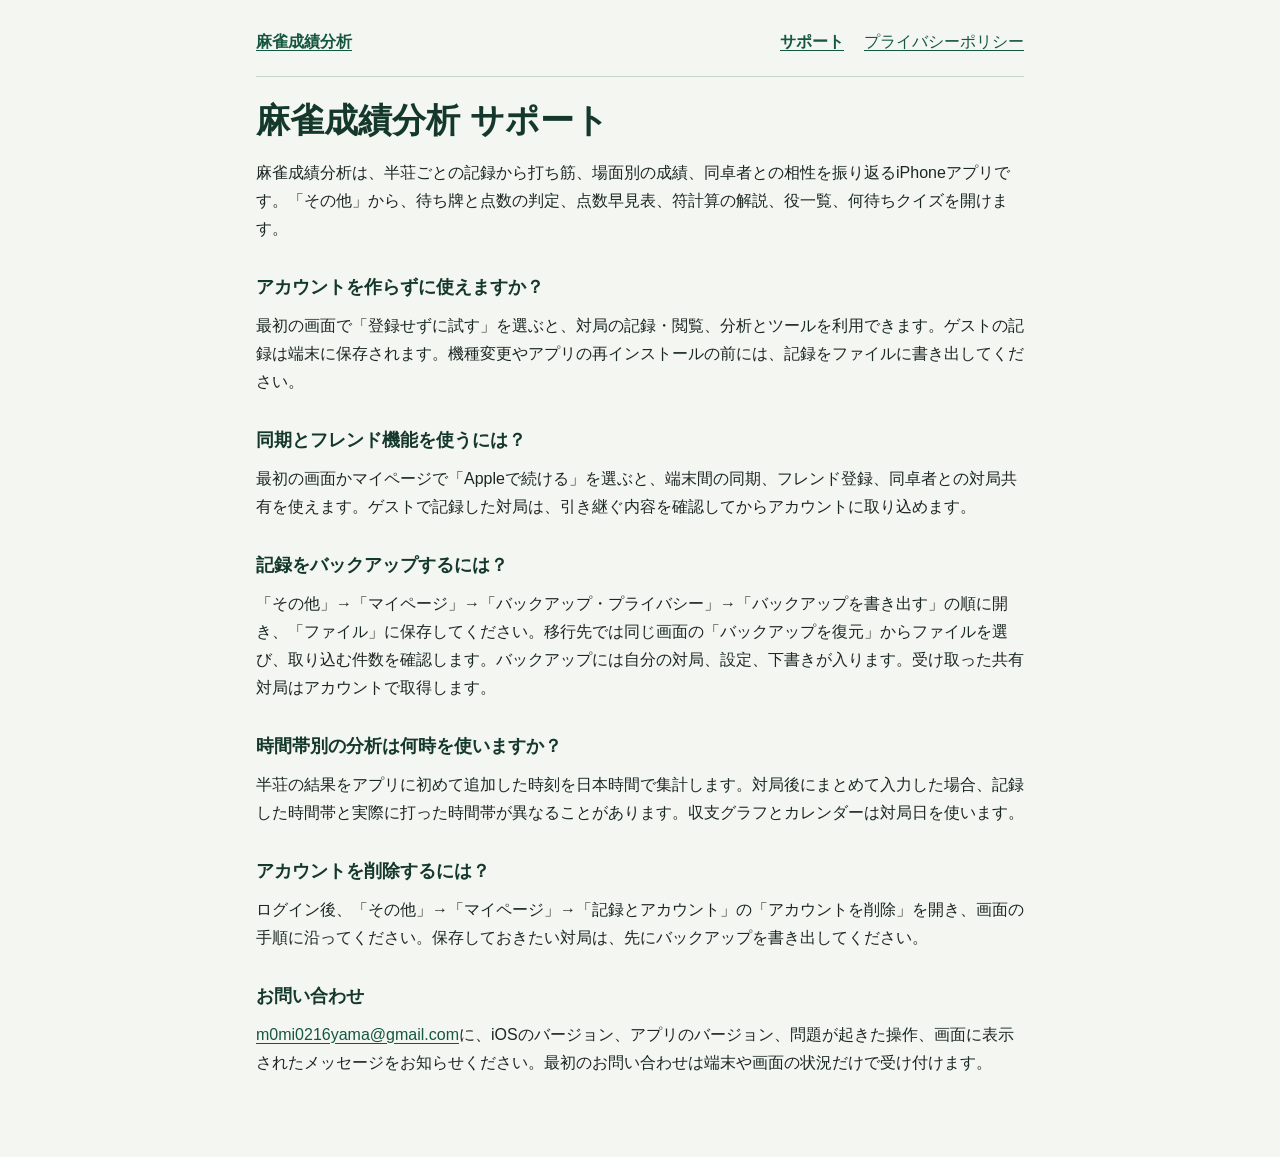
==== index.html @ a1567745 "Publish Mahjong support and privacy information" ====
<!doctype html>
<html lang="ja">
<head>
  <meta charset="utf-8">
  <meta name="viewport" content="width=device-width, initial-scale=1">
  <title>麻雀成績分析 サポート</title>
  <link rel="stylesheet" href="site.css">
</head>
<body>
  <header>
    <a href="index.html" class="app-name">麻雀成績分析</a>
    <nav aria-label="サポートサイト"><a href="index.html" aria-current="page">サポート</a> <a href="privacy.html">プライバシーポリシー</a></nav>
  </header>
  <main>
    <h1>麻雀成績分析 サポート</h1>
    <p>麻雀成績分析は、半荘ごとの記録から打ち筋、場面別の成績、同卓者との相性を振り返るiPhoneアプリです。「その他」から、待ち牌と点数の判定、点数早見表、符計算の解説、役一覧、何待ちクイズを開けます。</p>
    <h2>アカウントを作らずに使えますか？</h2>
    <p>最初の画面で「登録せずに試す」を選ぶと、対局の記録・閲覧、分析とツールを利用できます。ゲストの記録は端末に保存されます。機種変更やアプリの再インストールの前には、記録をファイルに書き出してください。</p>
    <h2>同期とフレンド機能を使うには？</h2>
    <p>最初の画面かマイページで「Appleで続ける」を選ぶと、端末間の同期、フレンド登録、同卓者との対局共有を使えます。ゲストで記録した対局は、引き継ぐ内容を確認してからアカウントに取り込めます。</p>
    <h2>記録をバックアップするには？</h2>
    <p>「その他」→「マイページ」→「バックアップ・プライバシー」→「バックアップを書き出す」の順に開き、「ファイル」に保存してください。移行先では同じ画面の「バックアップを復元」からファイルを選び、取り込む件数を確認します。バックアップには自分の対局、設定、下書きが入ります。受け取った共有対局はアカウントで取得します。</p>
    <h2>時間帯別の分析は何時を使いますか？</h2>
    <p>半荘の結果をアプリに初めて追加した時刻を日本時間で集計します。対局後にまとめて入力した場合、記録した時間帯と実際に打った時間帯が異なることがあります。収支グラフとカレンダーは対局日を使います。</p>
    <h2>アカウントを削除するには？</h2>
    <p>ログイン後、「その他」→「マイページ」→「記録とアカウント」の「アカウントを削除」を開き、画面の手順に沿ってください。保存しておきたい対局は、先にバックアップを書き出してください。</p>
    <h2>お問い合わせ</h2>
    <p><a href="mailto:m0mi0216yama@gmail.com">m0mi0216yama@gmail.com</a>に、iOSのバージョン、アプリのバージョン、問題が起きた操作、画面に表示されたメッセージをお知らせください。最初のお問い合わせは端末や画面の状況だけで受け付けます。</p>
  </main>
</body>
</html>
---- site.css ----
:root {
  color-scheme: light;
  font: 100%/1.75 -apple-system, BlinkMacSystemFont, "Hiragino Sans", "Yu Gothic", sans-serif;
  color: #1b2723;
  background: #f4f6f2;
}

body {
  max-width: 48rem;
  margin: auto;
  padding: 1.25rem clamp(1rem, 4vw, 2.5rem) 3rem;
}

header, nav {
  display: flex;
  flex-wrap: wrap;
  align-items: baseline;
  gap: 0.75rem 1.25rem;
}

header {
  justify-content: space-between;
  padding: 0.5rem 0 1.25rem;
  border-bottom: 1px solid #c7d4ce;
}

.app-name {
  font-weight: 750;
}

main {
  padding: 1.25rem 0;
}

h1, h2 {
  margin: 0;
  color: #15382c;
  line-height: 1.35;
}

h1 {
  font-size: clamp(1.55rem, 5vw, 2.15rem);
  margin-bottom: 1rem;
}

h2 {
  font-size: 1.15rem;
  margin-top: 2rem;
}

p {
  margin: 0.75rem 0;
  overflow-wrap: anywhere;
}

a {
  color: #155741;
  text-underline-offset: 0.2em;
}

a:focus-visible {
  outline: 2px solid #155741;
  outline-offset: 0.2em;
}

nav a[aria-current="page"] {
  font-weight: 700;
}

dl {
  padding: 1rem 1.25rem;
  border: 1px solid #c7d4ce;
  border-radius: 0.5rem;
  background: #fff;
}

dt {
  font-weight: 700;
}

dd {
  margin: 0.15rem 0 0.75rem;
}

dd:last-child {
  margin-bottom: 0;
}
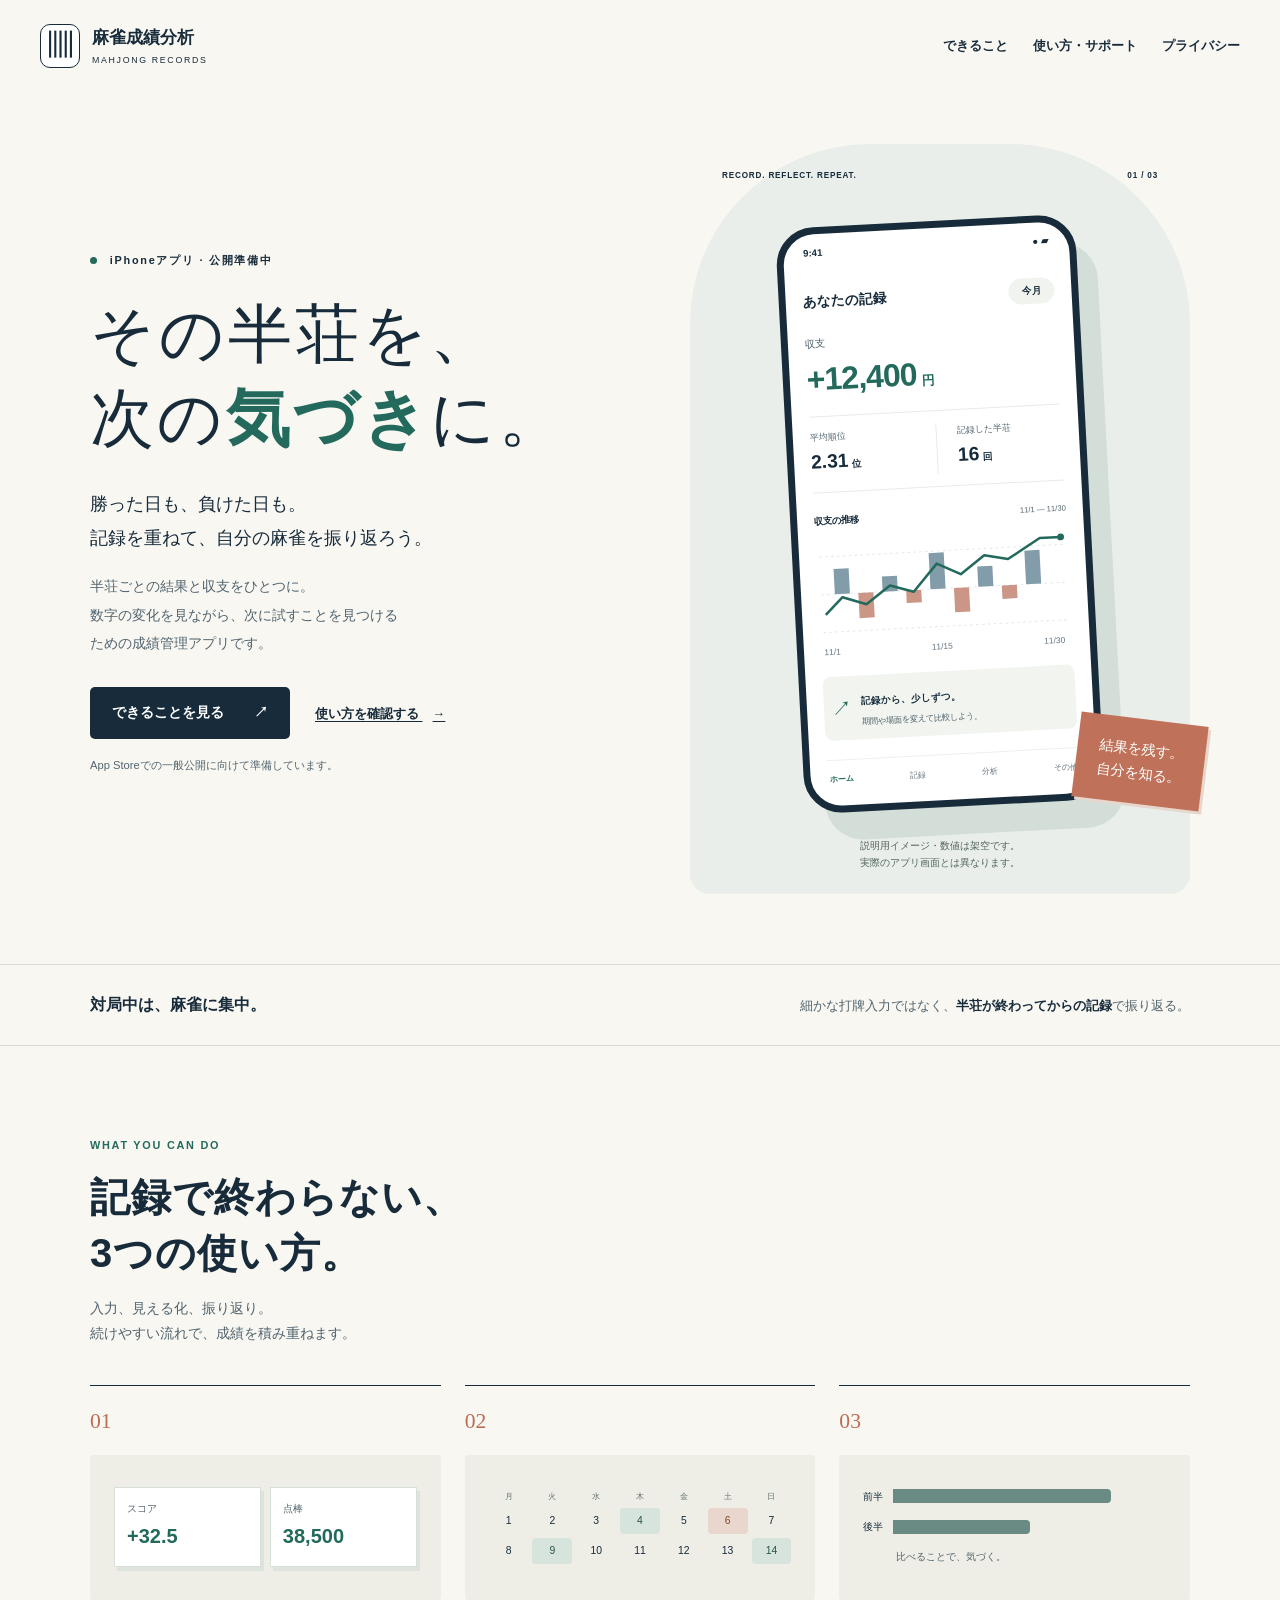
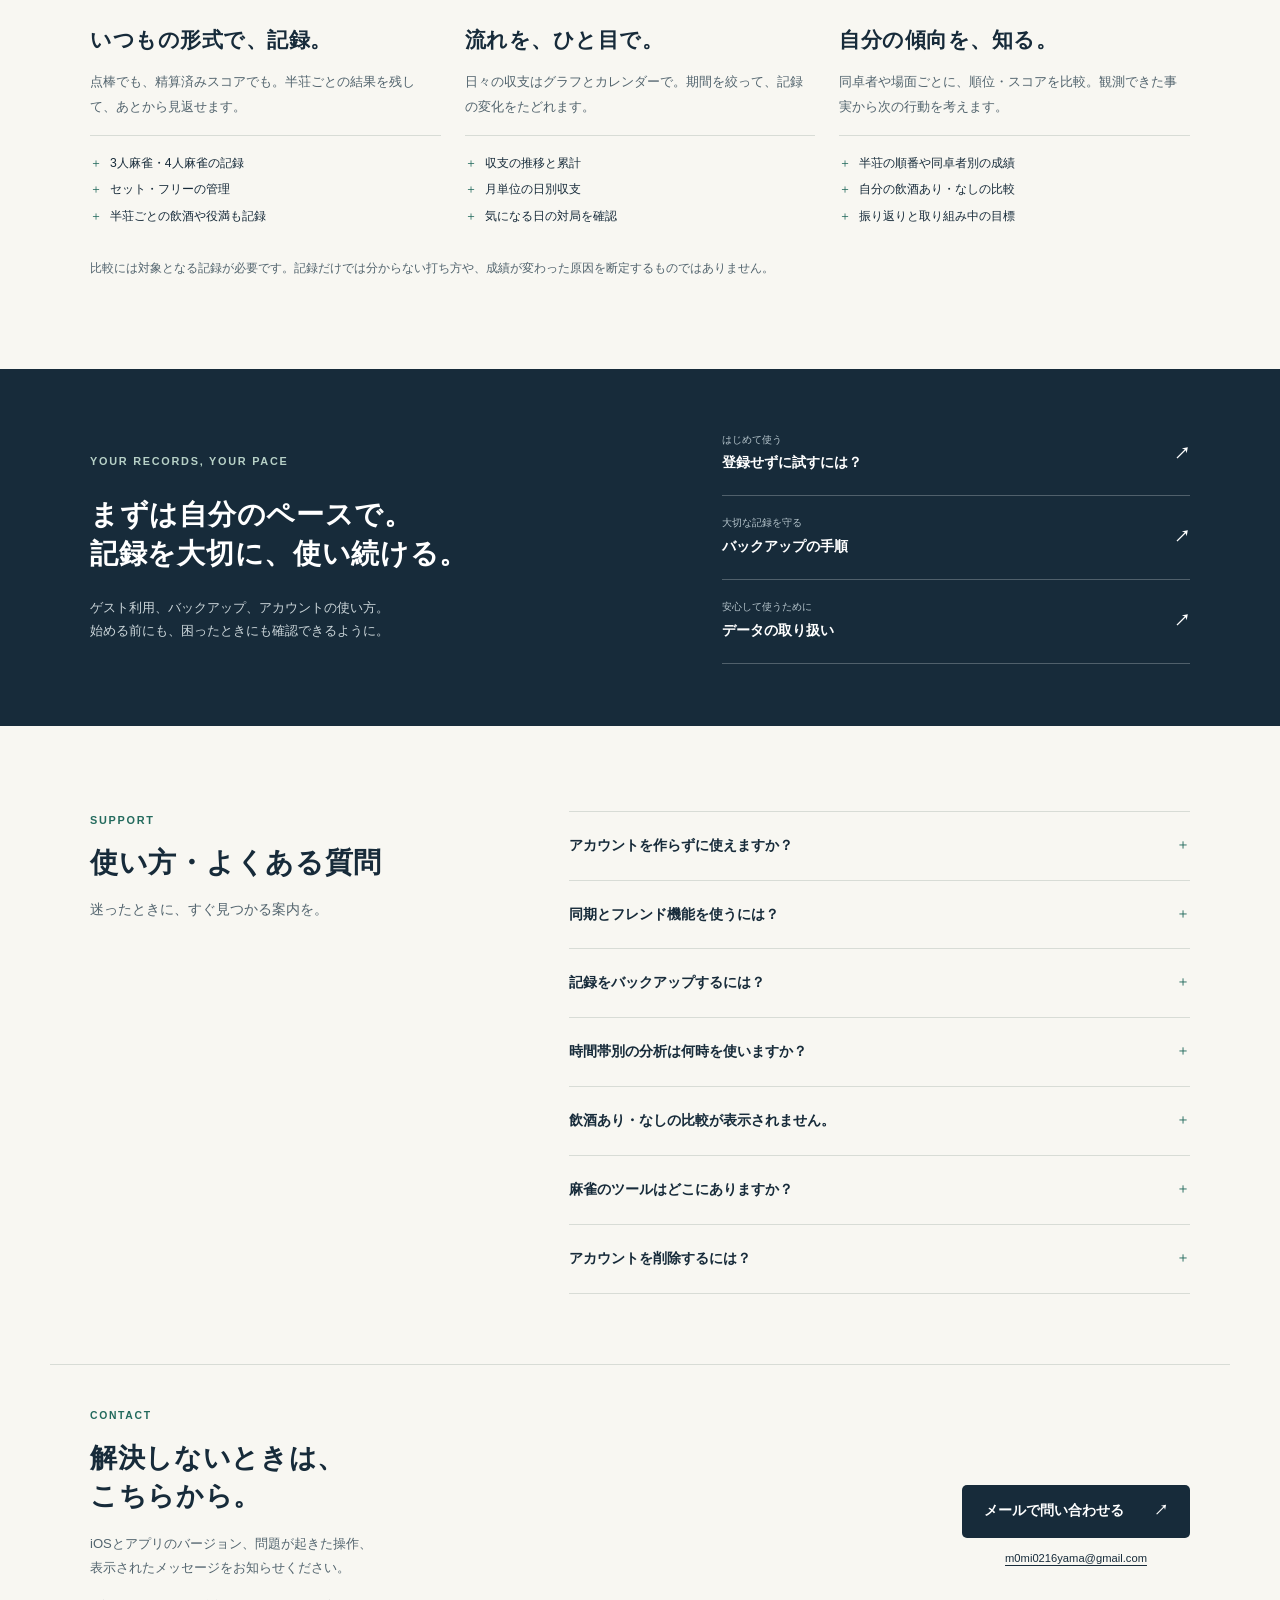
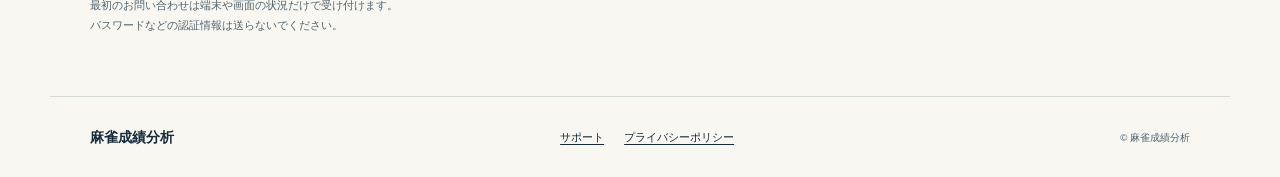
==== commit 94153f29: "Redesign landing and support experience with responsive layout" ====
--- a/index.html
+++ b/index.html
@@ -1,31 +1,36 @@
 <!doctype html>
 <html lang="ja">
 <head>
-  <meta charset="utf-8">
-  <meta name="viewport" content="width=device-width, initial-scale=1">
-  <title>麻雀成績分析 サポート</title>
-  <link rel="stylesheet" href="site.css">
+<meta charset="utf-8"><meta name="viewport" content="width=device-width, initial-scale=1">
+<title>麻雀成績分析｜半荘の記録を、次の一歩に。</title>
+<meta name="description" content="半荘ごとの記録から、収支の推移や場面別の成績を振り返るiPhoneアプリ。麻雀成績分析の機能紹介、使い方、バックアップ、お問い合わせ。">
+<meta name="theme-color" content="#172b3a"><link rel="stylesheet" href="site.css">
 </head>
-<body>
-  <header>
-    <a href="index.html" class="app-name">麻雀成績分析</a>
-    <nav aria-label="サポートサイト"><a href="index.html" aria-current="page">サポート</a> <a href="privacy.html">プライバシーポリシー</a></nav>
-  </header>
-  <main>
-    <h1>麻雀成績分析 サポート</h1>
-    <p>麻雀成績分析は、半荘ごとの記録から打ち筋、場面別の成績、同卓者との相性を振り返るiPhoneアプリです。「その他」から、待ち牌と点数の判定、点数早見表、符計算の解説、役一覧、何待ちクイズを開けます。</p>
-    <h2>アカウントを作らずに使えますか？</h2>
-    <p>最初の画面で「登録せずに試す」を選ぶと、対局の記録・閲覧、分析とツールを利用できます。ゲストの記録は端末に保存されます。機種変更やアプリの再インストールの前には、記録をファイルに書き出してください。</p>
-    <h2>同期とフレンド機能を使うには？</h2>
-    <p>最初の画面かマイページで「Appleで続ける」を選ぶと、端末間の同期、フレンド登録、同卓者との対局共有を使えます。ゲストで記録した対局は、引き継ぐ内容を確認してからアカウントに取り込めます。</p>
-    <h2>記録をバックアップするには？</h2>
-    <p>「その他」→「マイページ」→「バックアップ・プライバシー」→「バックアップを書き出す」の順に開き、「ファイル」に保存してください。移行先では同じ画面の「バックアップを復元」からファイルを選び、取り込む件数を確認します。バックアップには自分の対局、設定、下書きが入ります。受け取った共有対局はアカウントで取得します。</p>
-    <h2>時間帯別の分析は何時を使いますか？</h2>
-    <p>半荘の結果をアプリに初めて追加した時刻を日本時間で集計します。対局後にまとめて入力した場合、記録した時間帯と実際に打った時間帯が異なることがあります。収支グラフとカレンダーは対局日を使います。</p>
-    <h2>アカウントを削除するには？</h2>
-    <p>ログイン後、「その他」→「マイページ」→「記録とアカウント」の「アカウントを削除」を開き、画面の手順に沿ってください。保存しておきたい対局は、先にバックアップを書き出してください。</p>
-    <h2>お問い合わせ</h2>
-    <p><a href="mailto:m0mi0216yama@gmail.com">m0mi0216yama@gmail.com</a>に、iOSのバージョン、アプリのバージョン、問題が起きた操作、画面に表示されたメッセージをお知らせください。最初のお問い合わせは端末や画面の状況だけで受け付けます。</p>
-  </main>
-</body>
-</html>
+<body class="landing">
+<a class="skip" href="#main">本文へ移動</a>
+<header class="site-header"><a class="brand" href="index.html" aria-label="麻雀成績分析 ホーム"><span class="brand-symbol" aria-hidden="true">▥</span><span>麻雀成績分析<small>MAHJONG RECORDS</small></span></a><nav aria-label="メインナビゲーション"><a href="#features">できること</a><a href="#support">使い方・サポート</a><a href="privacy.html">プライバシー</a></nav></header>
+<main id="main">
+<section class="hero section-wrap">
+<div class="hero-copy"><p class="eyebrow"><span></span> iPhoneアプリ · 公開準備中</p><h1>その半荘を、<br>次の<span class="serif">気づき</span>に。</h1><p class="lead">勝った日も、負けた日も。<br>記録を重ねて、自分の麻雀を振り返ろう。</p><p class="hero-description">半荘ごとの結果と収支をひとつに。<br>数字の変化を見ながら、次に試すことを見つける<br class="desktop-only">ための成績管理アプリです。</p><div class="hero-actions"><a class="button primary" href="#features">できることを見る <span aria-hidden="true">↗</span></a><a class="text-link" href="#support">使い方を確認する <span aria-hidden="true">→</span></a></div><p class="availability">App Storeでの一般公開に向けて準備しています。</p></div>
+<div class="hero-visual"><div class="visual-caption"><span>RECORD. REFLECT. REPEAT.</span><span>01 / 03</span></div><div class="phone" aria-label="成績表示の説明用イメージ。数値は架空のサンプルです"><div class="phone-top"><span>9:41</span><span aria-hidden="true">● ▰</span></div><div class="phone-content"><div class="phone-heading"><span>あなたの記録</span><span class="small-pill">今月</span></div><p class="screen-label">収支</p><p class="hero-amount">+12,400<span>円</span></p><div class="mini-stats"><div><span>平均順位</span><strong>2.31<small>位</small></strong></div><div><span>記録した半荘</span><strong>16<small>回</small></strong></div></div><div class="chart-header"><strong>収支の推移</strong><span>11/1 — 11/30</span></div><svg class="hero-chart" viewBox="0 0 300 145" role="img" aria-label="日別収支の棒グラフと累計収支の折れ線の架空例"><g stroke="#dce3e5" stroke-dasharray="3 4"><path d="M4 20H296M4 65H296M4 110H296"/></g><g fill="#839caa"><path d="M20 65h18v-30H20zM77 65h18v-18H77zM134 65h18v-43H134zM191 65h18v-24H191zM248 65h18v-40H248z"/></g><g fill="#cb9686"><path d="M48 65h18v30H48zM105 65h18v15H105zM162 65h18v29H162zM219 65h18v16H219z"/></g><path d="M8 89L29 69L57 79L86 58L114 67L143 35L171 49L200 28L228 34L267 11L292 11" fill="none" stroke="#236a5d" stroke-width="3" stroke-linejoin="round"/><circle cx="292" cy="11" r="4" fill="#236a5d"/><g fill="#61727e" font-size="10"><text x="4" y="137">11/1</text><text x="132" y="137">11/15</text><text x="266" y="137">11/30</text></g></svg><div class="insight"><span class="insight-icon" aria-hidden="true">↗</span><div><strong>記録から、少しずつ。</strong><p>期間や場面を変えて比較しよう。</p></div></div><div class="mock-nav"><span class="active">ホーム</span><span>記録</span><span>分析</span><span>その他</span></div></div></div><p class="sample-note">説明用イメージ・数値は架空です。<br>実際のアプリ画面とは異なります。</p><span class="floating-label" aria-hidden="true">結果を残す。<br>自分を知る。</span></div>
+</section>
+<section class="intro-strip"><div class="section-wrap"><span>対局中は、麻雀に集中。</span><p>細かな打牌入力ではなく、<strong>半荘が終わってからの記録</strong>で振り返る。</p></div></section>
+<section class="section-wrap features" id="features"><div class="section-head"><p class="eyebrow">WHAT YOU CAN DO</p><h2>記録で終わらない、<br>3つの使い方。</h2><p>入力、見える化、振り返り。<br>続けやすい流れで、成績を積み重ねます。</p></div>
+<div class="feature-grid"><article class="feature-card"><span class="feature-num">01</span><div class="feature-art input-art" aria-hidden="true"><div><span>スコア</span><b>+32.5</b></div><div><span>点棒</span><b>38,500</b></div></div><h3>いつもの形式で、記録。</h3><p>点棒でも、精算済みスコアでも。半荘ごとの結果を残して、あとから見返せます。</p><ul><li>3人麻雀・4人麻雀の記録</li><li>セット・フリーの管理</li><li>半荘ごとの飲酒や役満も記録</li></ul></article><article class="feature-card"><span class="feature-num">02</span><div class="feature-art calendar-art" aria-hidden="true"><span>月</span><span>火</span><span>水</span><span>木</span><span>金</span><span>土</span><span>日</span><b>1</b><b>2</b><b>3</b><b class="plus">4</b><b>5</b><b class="minus">6</b><b>7</b><b>8</b><b class="plus">9</b><b>10</b><b>11</b><b>12</b><b>13</b><b class="plus">14</b></div><h3>流れを、ひと目で。</h3><p>日々の収支はグラフとカレンダーで。期間を絞って、記録の変化をたどれます。</p><ul><li>収支の推移と累計</li><li>月単位の日別収支</li><li>気になる日の対局を確認</li></ul></article><article class="feature-card"><span class="feature-num">03</span><div class="feature-art compare-art" aria-hidden="true"><div><span>前半</span><i style="--width:72%"></i></div><div><span>後半</span><i style="--width:45%"></i></div><small>比べることで、気づく。</small></div><h3>自分の傾向を、知る。</h3><p>同卓者や場面ごとに、順位・スコアを比較。観測できた事実から次の行動を考えます。</p><ul><li>半荘の順番や同卓者別の成績</li><li>自分の飲酒あり・なしの比較</li><li>振り返りと取り組み中の目標</li></ul></article></div><p class="data-note">比較には対象となる記録が必要です。記録だけでは分からない打ち方や、成績が変わった原因を断定するものではありません。</p></section>
+<section class="start-section"><div class="section-wrap start-layout"><div><p class="eyebrow">YOUR RECORDS, YOUR PACE</p><h2>まずは自分のペースで。<br>記録を大切に、使い続ける。</h2><p>ゲスト利用、バックアップ、アカウントの使い方。<br>始める前にも、困ったときにも確認できるように。</p></div><div class="start-links"><a href="#guest"><span><small>はじめて使う</small><strong>登録せずに試すには？</strong></span><b aria-hidden="true">↗</b></a><a href="#backup"><span><small>大切な記録を守る</small><strong>バックアップの手順</strong></span><b aria-hidden="true">↗</b></a><a href="privacy.html"><span><small>安心して使うために</small><strong>データの取り扱い</strong></span><b aria-hidden="true">↗</b></a></div></div></section>
+<section class="section-wrap support" id="support"><div class="section-head"><p class="eyebrow">SUPPORT</p><h2>使い方・よくある質問</h2><p>迷ったときに、すぐ見つかる案内を。</p></div><div class="faq-list">
+<details id="guest"><summary>アカウントを作らずに使えますか？</summary><div class="answer"><p>最初の画面で「登録せずに試す」を選ぶと、対局の記録・閲覧、分析とツールを利用できます。ゲストの記録は端末に保存されます。機種変更やアプリの再インストールの前には、記録をファイルに書き出してください。</p></div></details>
+<details><summary>同期とフレンド機能を使うには？</summary><div class="answer"><p>最初の画面かマイページで「Appleで続ける」を選ぶと、端末間の同期、フレンド登録、同卓者との対局共有を使えます。ゲストで記録した対局は、引き継ぐ内容を確認してからアカウントに取り込めます。</p></div></details>
+<details id="backup"><summary>記録をバックアップするには？</summary><div class="answer"><ol><li>「その他」→「マイページ」を開きます。</li><li>「バックアップ・プライバシー」→「バックアップを書き出す」を選びます。</li><li>書き出したファイルを「ファイル」に保存します。</li></ol><p>移行先では同じ画面の「バックアップを復元」からファイルを選び、取り込む件数を確認します。バックアップには自分の対局、設定、下書きが入ります。受け取った共有対局はアカウントで取得します。</p></div></details>
+<details><summary>時間帯別の分析は何時を使いますか？</summary><div class="answer"><p>半荘の結果をアプリに初めて追加した時刻を日本時間で集計します。対局後にまとめて入力した場合、記録した時間帯と実際に打った時間帯が異なることがあります。収支グラフとカレンダーは対局日を使います。</p></div></details>
+<details><summary>飲酒あり・なしの比較が表示されません。</summary><div class="answer"><p>自分の「飲酒あり」「飲酒なし」がそれぞれ1半荘以上記録されると、「分析」→「場面」→「コンディション」に表示されます。未記録の半荘は「飲酒なし」とは扱わず、比較から除外します。旧形式のセット全体の飲酒情報も、この比較の対象外です。</p></div></details>
+<details><summary>麻雀のツールはどこにありますか？</summary><div class="answer"><p>「その他」から、待ち牌と点数の判定、点数早見表、符計算の解説、役一覧、何待ちクイズを開けます。</p></div></details>
+<details><summary>アカウントを削除するには？</summary><div class="answer"><p>ログイン後、「その他」→「マイページ」→「記録とアカウント」の「アカウントを削除」を開き、画面の手順に沿ってください。保存しておきたい対局は、先にバックアップを書き出してください。</p></div></details>
+</div></section>
+<section class="section-wrap contact" id="contact"><div><p class="eyebrow">CONTACT</p><h2>解決しないときは、<br>こちらから。</h2><p>iOSとアプリのバージョン、問題が起きた操作、<br class="desktop-only">表示されたメッセージをお知らせください。</p><p class="contact-note">最初のお問い合わせは端末や画面の状況だけで受け付けます。<br>パスワードなどの認証情報は送らないでください。</p></div><a class="button primary" href="mailto:m0mi0216yama@gmail.com">メールで問い合わせる <span aria-hidden="true">↗</span></a><a class="email-address" href="mailto:m0mi0216yama@gmail.com">m0mi0216yama@gmail.com</a></section>
+</main><footer class="site-footer section-wrap"><a class="brand" href="index.html">麻雀成績分析</a><div><a href="#support">サポート</a><a href="privacy.html">プライバシーポリシー</a></div><small>© 麻雀成績分析</small></footer>
+<script>
+function revealLinkedQuestion(){const id=location.hash.slice(1);const target=document.getElementById(id);if(target&&target.tagName==='DETAILS') target.open=true;}
+window.addEventListener('hashchange',revealLinkedQuestion);revealLinkedQuestion();
+</script>
+</body></html>
--- a/site.css
+++ b/site.css
@@ -1,87 +1,9 @@
-:root {
-  color-scheme: light;
-  font: 100%/1.75 -apple-system, BlinkMacSystemFont, "Hiragino Sans", "Yu Gothic", sans-serif;
-  color: #1b2723;
-  background: #f4f6f2;
-}
+:root{color-scheme:light;--ink:#172b3a;--muted:#52646e;--paper:#f8f7f2;--line:#d8dcd6;--green:#236a5d;--accent:#bd6c53;font:100%/1.8 -apple-system,BlinkMacSystemFont,"Hiragino Sans","Yu Gothic",sans-serif;color:var(--ink);background:var(--paper)}*{box-sizing:border-box}html{scroll-behavior:smooth;scroll-padding-top:100px}body{margin:0}a{color:inherit;text-underline-offset:.25em}button,a,summary{-webkit-tap-highlight-color:transparent}a:focus-visible,summary:focus-visible{outline:3px solid #b65d43;outline-offset:5px}a:hover{color:var(--green)}p{margin:0 0 1em}h1,h2,h3{margin:0;line-height:1.4;letter-spacing:.025em}h2{font-size:clamp(1.65rem,3.2vw,2.5rem);font-weight:650}h3{font-size:1.3rem}small{font-size:.75rem}.section-wrap{max-width:1180px;padding-left:40px;padding-right:40px;margin:auto}.skip{position:absolute;top:-100px;left:20px;z-index:10;padding:10px 18px;background:#fff}.skip:focus{top:10px}.site-header{max-width:1300px;margin:auto;padding:24px 40px;display:flex;justify-content:space-between;align-items:center;gap:25px}.brand{display:flex;align-items:center;gap:12px;text-decoration:none;font-size:1.05rem;font-weight:750;line-height:1.4;white-space:nowrap}.brand small{display:block;font-size:.55rem;letter-spacing:.19em;font-weight:500;margin-top:5px}.brand-symbol{font-size:26px;border:1px solid var(--ink);border-radius:10px;width:40px;height:44px;text-align:center;line-height:40px;background:#fff}.site-header nav{display:flex;gap:25px;font-size:.79rem;font-weight:600}.site-header nav a{text-decoration:none;padding:8px 0}.hero{display:grid;grid-template-columns:1.1fr 1fr;align-items:center;gap:50px;padding-top:52px;padding-bottom:70px}.eyebrow{font-size:.68rem;letter-spacing:.16em;font-weight:700;margin-bottom:23px}.eyebrow span{display:inline-block;width:7px;height:7px;border-radius:50%;background:var(--green);margin-right:8px}.hero h1{font-size:clamp(2.7rem,5vw,4.5rem);font-weight:550;line-height:1.3;letter-spacing:.045em}.serif{font-family:"Yu Mincho","Hiragino Mincho ProN",serif;color:var(--green);font-weight:600}.lead{font-size:1.13rem;line-height:1.9;margin:27px 0 17px;font-weight:550}.hero-description{font-size:.88rem;color:var(--muted);line-height:2}.hero-actions{display:flex;gap:25px;align-items:center;flex-wrap:wrap;margin:30px 0 16px}.button{min-height:52px;padding:14px 22px;display:inline-flex;gap:30px;align-items:center;justify-content:center;text-decoration:none;font-size:.85rem;font-weight:650;border-radius:5px}.primary{color:#fff;background:var(--ink)}.primary:hover{color:#fff;background:#275268}.text-link{font-size:.8rem;font-weight:600}.text-link span{margin-left:10px}.availability{font-size:.7rem;color:var(--muted)}.hero-visual{min-height:620px;position:relative;background:#e9eeea;border-radius:180px 180px 20px 20px;display:flex;align-items:center;flex-direction:column;padding:22px 20px}.visual-caption{display:flex;justify-content:space-between;width:100%;font-size:.51rem;font-weight:700;letter-spacing:.1em;padding:3px 12px 22px}.phone{width:300px;background:#fff;border:7px solid var(--ink);border-radius:38px;box-shadow:20px 28px 0 #d4ded8;overflow:hidden;transform:rotate(-3deg);margin-top:15px}.phone-top{display:flex;justify-content:space-between;padding:10px 20px;font-size:.6rem;font-weight:750}.phone-content{padding:18px 17px 0}.phone-heading{display:flex;align-items:center;justify-content:space-between;font-size:.85rem;font-weight:650;margin-bottom:20px}.small-pill{font-size:.6rem;background:#f1f3ef;padding:4px 13px;border-radius:20px}.screen-label{font-size:.65rem;color:var(--muted);margin:0}.hero-amount{font-size:2rem;line-height:1.4;font-weight:650;letter-spacing:-.03em;color:var(--green);margin:4px 0 14px}.hero-amount span{font-size:.8rem;margin-left:5px}.mini-stats{display:flex;border-top:1px solid #e8ece9;border-bottom:1px solid #e8ece9;padding:12px 0;margin-bottom:20px}.mini-stats div{width:50%}.mini-stats div+div{border-left:1px solid #e8ece9;padding-left:20px}.mini-stats span{display:block;color:var(--muted);font-size:.56rem}.mini-stats strong{font-size:1.2rem;font-weight:600}.mini-stats small{font-size:.6rem;margin-left:3px}.chart-header{display:flex;justify-content:space-between;align-items:center;font-size:.59rem}.chart-header span{font-size:.48rem;color:var(--muted)}.hero-chart{width:100%;margin-top:10px}.insight{display:flex;gap:9px;align-items:center;border-radius:8px;background:#f1f4ef;padding:10px 8px;margin:6px 0 19px}.insight-icon{font-size:20px;color:var(--green)}.insight strong{font-size:.6rem}.insight p{font-size:.52rem;color:var(--muted);margin:0}.mock-nav{display:flex;justify-content:space-between;border-top:1px solid #edf0ed;padding:12px 2px 19px;font-size:.5rem;color:#65747b}.mock-nav .active{color:var(--green);font-weight:800}.sample-note{font-size:.6rem;color:#52645c;text-align:center;margin:30px 0 0}.floating-label{position:absolute;right:-14px;bottom:90px;transform:rotate(7deg);background:#bf7259;color:#fff;padding:18px 22px;font-family:"Yu Mincho",serif;font-size:.9rem;line-height:1.7;box-shadow:3px 3px 0 #e6d6cb}.intro-strip{border-top:1px solid var(--line);border-bottom:1px solid var(--line);padding:26px 0}.intro-strip .section-wrap{display:flex;justify-content:space-between;gap:30px;align-items:center}.intro-strip span{font-weight:650}.intro-strip p{margin:0;color:var(--muted);font-size:.8rem}.intro-strip strong{color:var(--ink);font-weight:600}.features{padding-top:90px;padding-bottom:90px}.section-head{margin-bottom:38px}.section-head .eyebrow{color:var(--green);margin-bottom:13px}.section-head>p:last-child{color:var(--muted);font-size:.88rem;margin:15px 0 0}.feature-grid{display:grid;grid-template-columns:repeat(3,1fr);gap:24px}.feature-card{border-top:1px solid var(--ink);padding-top:16px}.feature-num{font-family:Georgia,serif;font-size:1.35rem;color:var(--accent)}.feature-art{height:145px;background:#eeeee7;border-radius:3px;margin:14px 0 25px;padding:24px}.input-art{display:flex;align-items:center;gap:9px}.input-art>div{background:#fff;border:1px solid #d8dfd9;padding:12px;width:50%;box-shadow:3px 4px 0 #dde4dd}.input-art span{display:block;font-size:.65rem;color:var(--muted)}.input-art b{font-size:1.25rem;color:var(--green)}.feature-card>p{font-size:.84rem;color:var(--muted);line-height:1.9;margin:15px 0}.feature-card ul{list-style:none;padding:14px 0 0;border-top:1px solid var(--line);font-size:.76rem;line-height:2.2;margin:0}.feature-card li:before{content:"＋";margin-right:8px;color:var(--green)}.calendar-art{display:grid;grid-template-columns:repeat(7,1fr);gap:4px;align-content:center;text-align:center;font-size:.65rem}.calendar-art span{color:#62716d;font-size:.5rem}.calendar-art b{font-weight:500;line-height:26px;border-radius:4px}.calendar-art b.plus{background:#d7e4de;color:#245445}.calendar-art b.minus{background:#e9d7ce;color:#8a4231}.compare-art{display:flex;flex-direction:column;gap:13px;justify-content:center}.compare-art>div{display:flex;align-items:center;font-size:.6rem;gap:10px}.compare-art span{white-space:nowrap}.compare-art i{display:block;width:var(--width);height:14px;background:#698b83;border-radius:0 4px 4px 0}.compare-art small{font-size:.62rem;color:var(--muted);margin-left:33px}.data-note{font-size:.72rem;color:var(--muted);margin:28px 0 0}.start-section{background:var(--ink);color:#fff;padding:62px 0}.start-layout{display:grid;grid-template-columns:1.2fr 1fr;gap:70px;align-items:center}.start-layout .eyebrow{color:#b7d1c7}.start-layout h2{font-size:1.75rem}.start-layout p:last-child{font-size:.8rem;color:#ccd6da;margin:23px 0 0}.start-links>a{display:flex;justify-content:space-between;align-items:center;padding:18px 0;text-decoration:none;border-bottom:1px solid #50606b}.start-links>a:first-child{padding-top:0}.start-links>a:hover{color:#c8ded5}.start-links small{display:block;color:#b7c6cd;font-size:.62rem}.start-links strong{font-size:.9rem;font-weight:600}.support{padding-top:85px;padding-bottom:70px;display:grid;grid-template-columns:.8fr 1.2fr;gap:65px}.support h2{font-size:1.75rem}.faq-list details{border-bottom:1px solid var(--line);scroll-margin-top:30px}.faq-list details:first-child{border-top:1px solid var(--line)}summary{cursor:pointer;list-style:none;position:relative;padding:21px 30px 21px 0;font-size:.9rem;font-weight:650}summary::-webkit-details-marker{display:none}summary:after{content:"＋";position:absolute;right:0;top:20px;font-weight:400;color:var(--green)}details[open] summary:after{content:"−"}.answer{font-size:.83rem;color:var(--muted);line-height:1.9;padding:0 25px 18px 0}.answer ol{padding-left:1.3em;margin:0 0 1em}.answer p:last-child{margin:0}.contact{border-top:1px solid var(--line);padding-top:42px;padding-bottom:50px;display:grid;grid-template-columns:1fr auto;gap:0 40px;align-items:center}.contact>div{grid-row:span 2}.contact h2{font-size:1.7rem}.contact p{font-size:.82rem;margin-top:17px;color:var(--muted)}.contact .eyebrow{font-size:.65rem;color:var(--green);margin:0 0 13px}.contact .contact-note{font-size:.68rem}.contact .email-address{align-self:start;justify-self:center;font-size:.7rem}.contact .button{align-self:end;margin-bottom:10px}.site-footer{border-top:1px solid var(--line);display:flex;align-items:center;justify-content:space-between;padding-top:30px;padding-bottom:30px;gap:20px}.site-footer .brand{font-size:.85rem}.site-footer>div{display:flex;gap:20px;font-size:.7rem}.site-footer small{font-size:.6rem;color:var(--muted)}
+/* The legal text remains unchanged; only its reading layout shares the new visual system. */
+body:not(.landing){max-width:860px;margin:auto;padding:24px 30px 70px}body:not(.landing)>header{display:flex;justify-content:space-between;flex-wrap:wrap;gap:18px;padding:10px 0 25px;border-bottom:1px solid var(--line)}body:not(.landing) .app-name{font-weight:750;text-decoration:none}body:not(.landing) nav{display:flex;flex-wrap:wrap;gap:18px;font-size:.8rem}body:not(.landing) main{padding-top:35px}body:not(.landing) h1{font-size:clamp(1.8rem,4vw,2.5rem);margin-bottom:22px}body:not(.landing) h2{font-size:1.2rem;margin-top:36px;margin-bottom:12px}body:not(.landing) p{font-size:.92rem;line-height:2;overflow-wrap:anywhere}body:not(.landing) dl{background:#fff;border:1px solid var(--line);border-radius:8px;padding:20px 25px;font-size:.86rem}body:not(.landing) dt{font-weight:700}body:not(.landing) dd{margin:5px 0 20px}body:not(.landing) dd:last-child{margin-bottom:0}
+@media(max-width:950px){.site-header{padding:20px 25px}.section-wrap{padding-left:28px;padding-right:28px}.hero{gap:35px}.hero-visual{min-height:590px}.phone{width:275px}.floating-label{right:-5px;padding:12px 15px}.feature-grid{gap:18px}.feature-art{padding:15px}.input-art b{font-size:1.05rem}.support{gap:35px}.start-layout{gap:35px}.site-header nav{gap:15px;font-size:.72rem}}
+@media(max-width:700px){html{scroll-padding-top:20px}.site-header{padding:18px 20px;align-items:flex-start;flex-direction:column;gap:17px;border-bottom:1px solid var(--line)}.brand{font-size:1rem}.brand-symbol{width:34px;height:38px;line-height:34px;font-size:23px}.site-header nav{width:100%;justify-content:space-between;gap:12px;font-size:.72rem}.site-header nav a{padding:3px 0}.section-wrap{padding-left:23px;padding-right:23px}.hero{grid-template-columns:1fr;gap:30px;padding-top:38px;padding-bottom:40px}.eyebrow{font-size:.6rem;margin-bottom:18px}.hero h1{font-size:clamp(2.55rem,10vw,3.5rem)}.lead{font-size:1rem;margin-top:20px}.hero-description{font-size:.83rem}.hero-actions{margin-top:24px;gap:20px}.button{font-size:.8rem;padding:12px 18px;gap:23px}.text-link{font-size:.74rem}.availability{font-size:.65rem}.hero-visual{min-height:570px;max-width:380px;width:100%;margin:auto;border-radius:160px 160px 18px 18px;padding:20px 18px}.phone{width:275px;margin-top:3px;transform:rotate(-2deg);box-shadow:12px 17px 0 #d4ded8}.floating-label{right:0;bottom:75px;font-size:.75rem}.sample-note{margin-top:25px;font-size:.55rem}.intro-strip{padding:24px 0}.intro-strip .section-wrap{display:block}.intro-strip span{font-size:1rem}.intro-strip p{margin-top:8px;font-size:.8rem;max-width:29em}.features{padding-top:55px;padding-bottom:50px}.section-head{margin-bottom:26px}.section-head>p:last-child{font-size:.82rem}.feature-grid{grid-template-columns:1fr;gap:33px}.feature-art{height:150px;padding:25px;max-width:none;margin-bottom:20px}.input-art{gap:15px}.input-art>div{padding:15px 20px}.input-art b{font-size:1.5rem}.feature-card>p{font-size:.85rem}.calendar-art{font-size:.8rem;gap:5px}.calendar-art span{font-size:.6rem}.compare-art{padding-left:35px;padding-right:35px}.compare-art>div{font-size:.75rem}.compare-art small{font-size:.72rem}.start-section{padding:42px 0}.start-layout{grid-template-columns:1fr;gap:25px}.start-layout h2{font-size:1.6rem}.start-links>a{padding:16px 0}.start-links>a:first-child{padding-top:12px}.support{display:block;padding-top:50px;padding-bottom:45px}.support h2{font-size:1.55rem}summary{font-size:.85rem;padding-top:19px;padding-bottom:19px}.answer{font-size:.8rem}.contact{grid-template-columns:1fr;gap:8px;padding-top:33px;padding-bottom:35px}.contact>div{grid-row:auto}.contact h2{font-size:1.6rem}.contact .button{justify-self:start;margin-top:5px}.contact .email-address{justify-self:start}.site-footer{flex-wrap:wrap;padding-top:24px;padding-bottom:24px;gap:18px}.site-footer>div{font-size:.65rem;gap:15px}.site-footer small{width:100%}.desktop-only{display:none}body:not(.landing){padding:22px 22px 50px}body:not(.landing)>header{gap:15px}body:not(.landing) h1{font-size:1.7rem}}
+@media(prefers-reduced-motion:reduce){html{scroll-behavior:auto}}
 
-body {
-  max-width: 48rem;
-  margin: auto;
-  padding: 1.25rem clamp(1rem, 4vw, 2.5rem) 3rem;
-}
-
-header, nav {
-  display: flex;
-  flex-wrap: wrap;
-  align-items: baseline;
-  gap: 0.75rem 1.25rem;
-}
-
-header {
-  justify-content: space-between;
-  padding: 0.5rem 0 1.25rem;
-  border-bottom: 1px solid #c7d4ce;
-}
-
-.app-name {
-  font-weight: 750;
-}
-
-main {
-  padding: 1.25rem 0;
-}
-
-h1, h2 {
-  margin: 0;
-  color: #15382c;
-  line-height: 1.35;
-}
-
-h1 {
-  font-size: clamp(1.55rem, 5vw, 2.15rem);
-  margin-bottom: 1rem;
-}
-
-h2 {
-  font-size: 1.15rem;
-  margin-top: 2rem;
-}
-
-p {
-  margin: 0.75rem 0;
-  overflow-wrap: anywhere;
-}
-
-a {
-  color: #155741;
-  text-underline-offset: 0.2em;
-}
-
-a:focus-visible {
-  outline: 2px solid #155741;
-  outline-offset: 0.2em;
-}
-
-nav a[aria-current="page"] {
-  font-weight: 700;
-}
-
-dl {
-  padding: 1rem 1.25rem;
-  border: 1px solid #c7d4ce;
-  border-radius: 0.5rem;
-  background: #fff;
-}
-
-dt {
-  font-weight: 700;
-}
-
-dd {
-  margin: 0.15rem 0 0.75rem;
-}
-
-dd:last-child {
-  margin-bottom: 0;
-}
+/* Keep the illustrated device inside narrow phones without horizontal scroll. */
+@media(max-width:700px){.phone{width:min(275px,100%)}.hero-visual{min-width:0}.input-art>div{min-width:0}.input-art b{font-size:clamp(1rem,5vw,1.5rem)}}
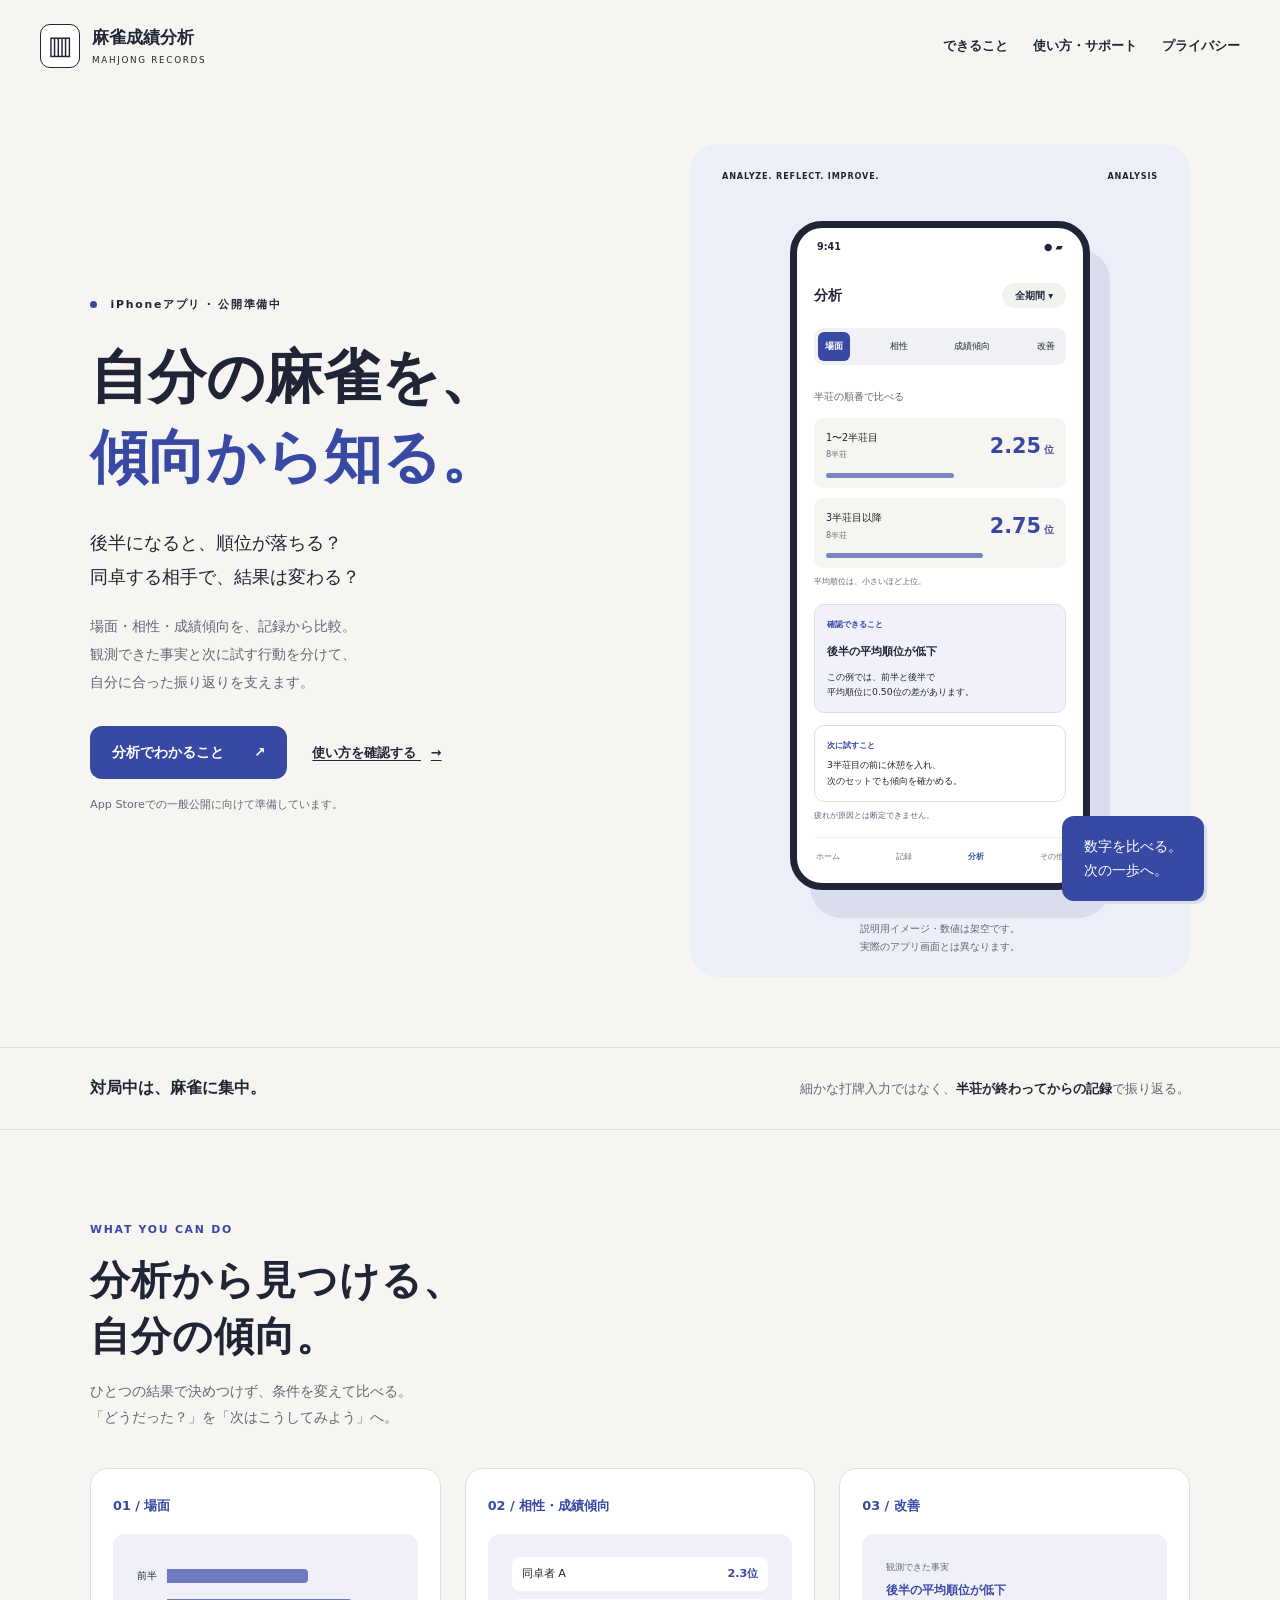
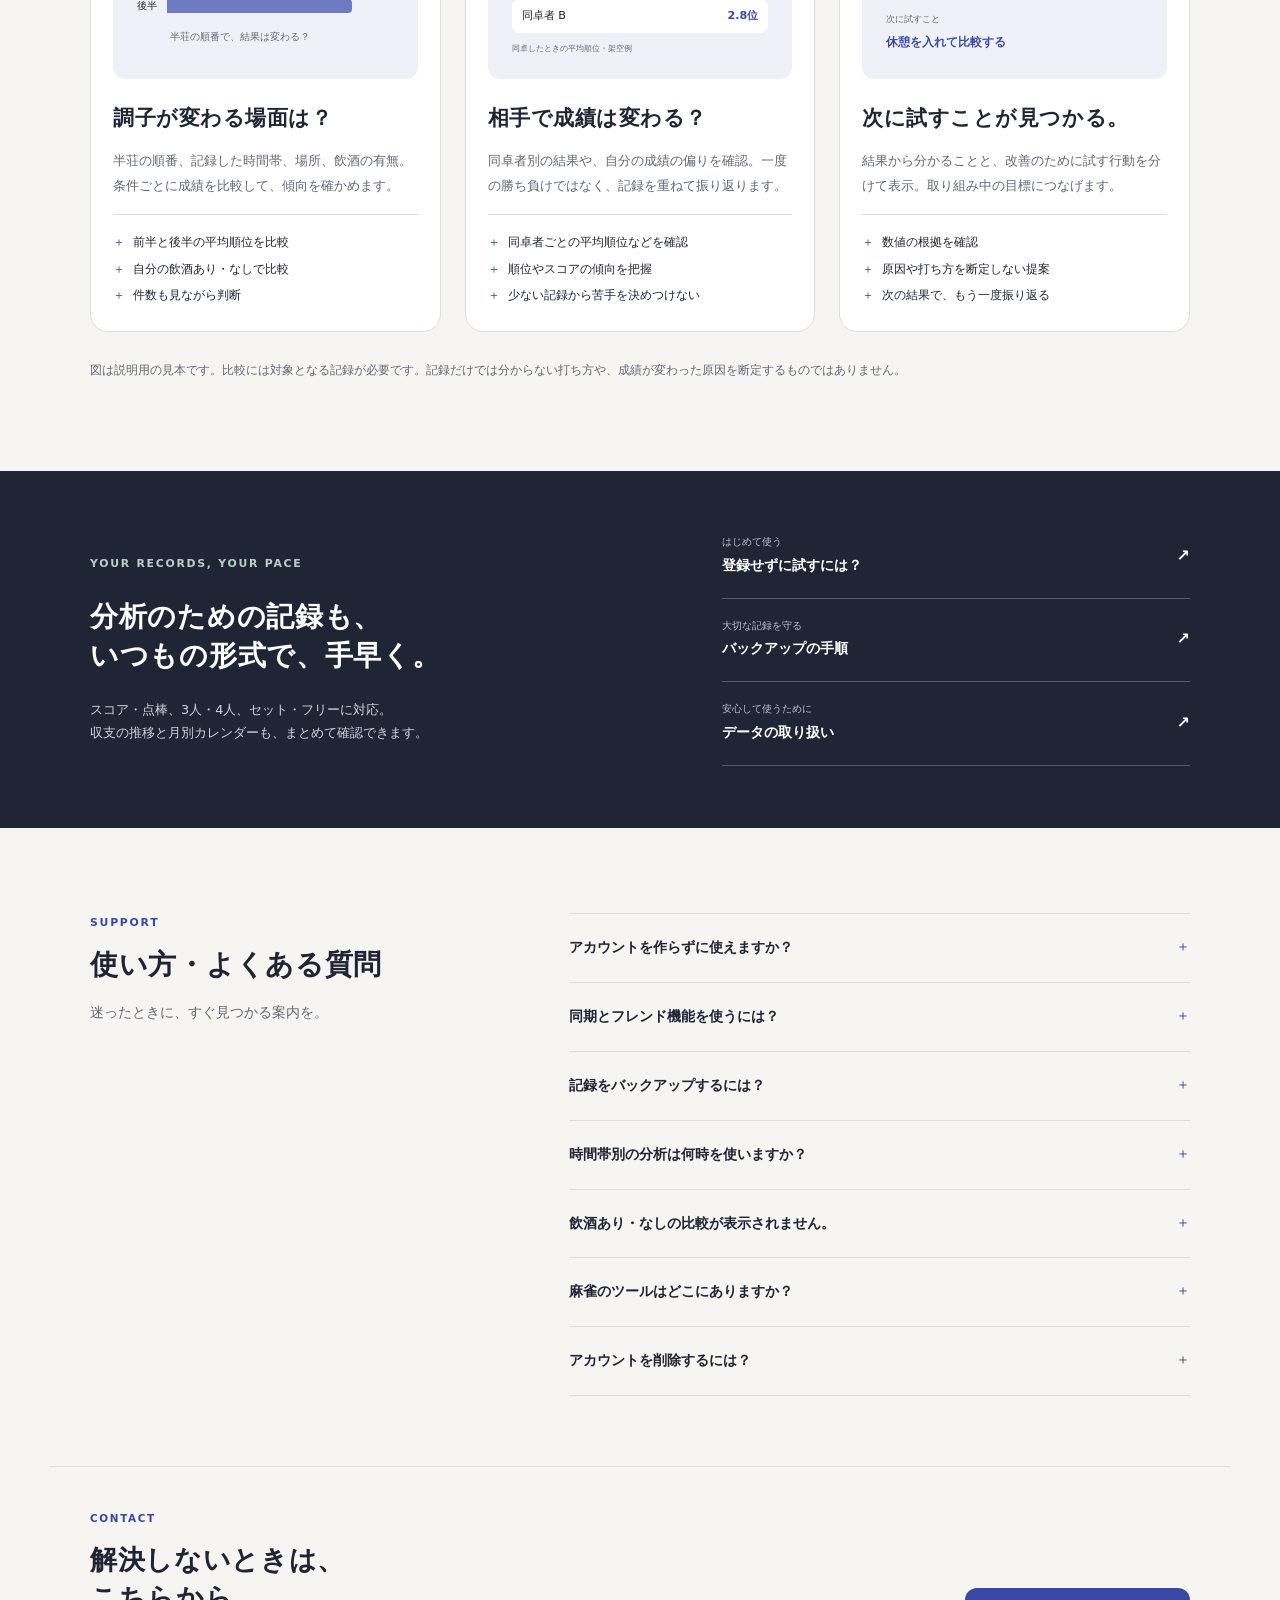
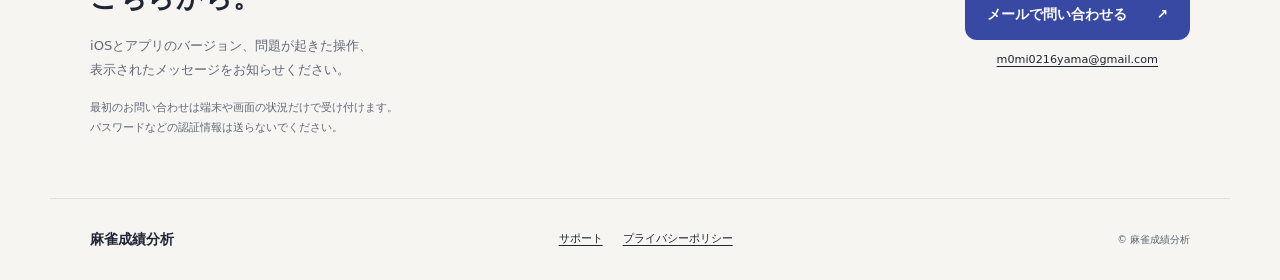
==== commit aa89ebfb: "Focus landing page on analysis and align app visuals and typography" ====
--- a/index.html
+++ b/index.html
@@ -2,8 +2,8 @@
 <html lang="ja">
 <head>
 <meta charset="utf-8"><meta name="viewport" content="width=device-width, initial-scale=1">
-<title>麻雀成績分析｜半荘の記録を、次の一歩に。</title>
-<meta name="description" content="半荘ごとの記録から、収支の推移や場面別の成績を振り返るiPhoneアプリ。麻雀成績分析の機能紹介、使い方、バックアップ、お問い合わせ。">
+<title>麻雀成績分析｜成績の傾向から、次の一歩へ。</title>
+<meta name="description" content="半荘の順番、同卓者、飲酒の有無。成績を比べ、傾向と改善のヒントを見つけるiPhoneアプリ。麻雀成績分析の機能紹介、使い方、バックアップ、お問い合わせ。">
 <meta name="theme-color" content="#172b3a"><link rel="stylesheet" href="site.css">
 </head>
 <body class="landing">
@@ -11,13 +11,13 @@
 <header class="site-header"><a class="brand" href="index.html" aria-label="麻雀成績分析 ホーム"><span class="brand-symbol" aria-hidden="true">▥</span><span>麻雀成績分析<small>MAHJONG RECORDS</small></span></a><nav aria-label="メインナビゲーション"><a href="#features">できること</a><a href="#support">使い方・サポート</a><a href="privacy.html">プライバシー</a></nav></header>
 <main id="main">
 <section class="hero section-wrap">
-<div class="hero-copy"><p class="eyebrow"><span></span> iPhoneアプリ · 公開準備中</p><h1>その半荘を、<br>次の<span class="serif">気づき</span>に。</h1><p class="lead">勝った日も、負けた日も。<br>記録を重ねて、自分の麻雀を振り返ろう。</p><p class="hero-description">半荘ごとの結果と収支をひとつに。<br>数字の変化を見ながら、次に試すことを見つける<br class="desktop-only">ための成績管理アプリです。</p><div class="hero-actions"><a class="button primary" href="#features">できることを見る <span aria-hidden="true">↗</span></a><a class="text-link" href="#support">使い方を確認する <span aria-hidden="true">→</span></a></div><p class="availability">App Storeでの一般公開に向けて準備しています。</p></div>
-<div class="hero-visual"><div class="visual-caption"><span>RECORD. REFLECT. REPEAT.</span><span>01 / 03</span></div><div class="phone" aria-label="成績表示の説明用イメージ。数値は架空のサンプルです"><div class="phone-top"><span>9:41</span><span aria-hidden="true">● ▰</span></div><div class="phone-content"><div class="phone-heading"><span>あなたの記録</span><span class="small-pill">今月</span></div><p class="screen-label">収支</p><p class="hero-amount">+12,400<span>円</span></p><div class="mini-stats"><div><span>平均順位</span><strong>2.31<small>位</small></strong></div><div><span>記録した半荘</span><strong>16<small>回</small></strong></div></div><div class="chart-header"><strong>収支の推移</strong><span>11/1 — 11/30</span></div><svg class="hero-chart" viewBox="0 0 300 145" role="img" aria-label="日別収支の棒グラフと累計収支の折れ線の架空例"><g stroke="#dce3e5" stroke-dasharray="3 4"><path d="M4 20H296M4 65H296M4 110H296"/></g><g fill="#839caa"><path d="M20 65h18v-30H20zM77 65h18v-18H77zM134 65h18v-43H134zM191 65h18v-24H191zM248 65h18v-40H248z"/></g><g fill="#cb9686"><path d="M48 65h18v30H48zM105 65h18v15H105zM162 65h18v29H162zM219 65h18v16H219z"/></g><path d="M8 89L29 69L57 79L86 58L114 67L143 35L171 49L200 28L228 34L267 11L292 11" fill="none" stroke="#236a5d" stroke-width="3" stroke-linejoin="round"/><circle cx="292" cy="11" r="4" fill="#236a5d"/><g fill="#61727e" font-size="10"><text x="4" y="137">11/1</text><text x="132" y="137">11/15</text><text x="266" y="137">11/30</text></g></svg><div class="insight"><span class="insight-icon" aria-hidden="true">↗</span><div><strong>記録から、少しずつ。</strong><p>期間や場面を変えて比較しよう。</p></div></div><div class="mock-nav"><span class="active">ホーム</span><span>記録</span><span>分析</span><span>その他</span></div></div></div><p class="sample-note">説明用イメージ・数値は架空です。<br>実際のアプリ画面とは異なります。</p><span class="floating-label" aria-hidden="true">結果を残す。<br>自分を知る。</span></div>
+<div class="hero-copy"><p class="eyebrow"><span></span> iPhoneアプリ · 公開準備中</p><h1>自分の麻雀を、<br><span class="serif">傾向から知る。</span></h1><p class="lead">後半になると、順位が落ちる？<br>同卓する相手で、結果は変わる？</p><p class="hero-description">場面・相性・成績傾向を、記録から比較。<br>観測できた事実と次に試す行動を分けて、<br class="desktop-only">自分に合った振り返りを支えます。</p><div class="hero-actions"><a class="button primary" href="#features">分析でわかること <span aria-hidden="true">↗</span></a><a class="text-link" href="#support">使い方を確認する <span aria-hidden="true">→</span></a></div><p class="availability">App Storeでの一般公開に向けて準備しています。</p></div>
+<div class="hero-visual"><div class="visual-caption"><span>ANALYZE. REFLECT. IMPROVE.</span><span>ANALYSIS</span></div><div class="phone" aria-label="分析画面の説明用イメージ。数値は架空のサンプルです"><div class="phone-top"><span>9:41</span><span aria-hidden="true">● ▰</span></div><div class="phone-content"><div class="phone-heading"><span>分析</span><span class="small-pill">全期間 ▾</span></div><div class="analysis-tabs"><b>場面</b><span>相性</span><span>成績傾向</span><span>改善</span></div><p class="screen-label">半荘の順番で比べる</p><div class="analysis-comparison"><div><span>1〜2半荘目</span><strong>2.25<small>位</small></strong><em>8半荘</em><i style="--bar:56%"></i></div><div><span>3半荘目以降</span><strong>2.75<small>位</small></strong><em>8半荘</em><i style="--bar:69%"></i></div></div><p class="comparison-note">平均順位は、小さいほど上位。</p><div class="analysis-insight"><span>確認できること</span><strong>後半の平均順位が低下</strong><p>この例では、前半と後半で<br>平均順位に0.50位の差があります。</p></div><div class="analysis-action"><span>次に試すこと</span><p>3半荘目の前に休憩を入れ、<br>次のセットでも傾向を確かめる。</p></div><p class="causality-note">疲れが原因とは断定できません。</p><div class="mock-nav"><span>ホーム</span><span>記録</span><span class="active">分析</span><span>その他</span></div></div></div><p class="sample-note">説明用イメージ・数値は架空です。<br>実際のアプリ画面とは異なります。</p><span class="floating-label" aria-hidden="true">数字を比べる。<br>次の一歩へ。</span></div>
 </section>
 <section class="intro-strip"><div class="section-wrap"><span>対局中は、麻雀に集中。</span><p>細かな打牌入力ではなく、<strong>半荘が終わってからの記録</strong>で振り返る。</p></div></section>
-<section class="section-wrap features" id="features"><div class="section-head"><p class="eyebrow">WHAT YOU CAN DO</p><h2>記録で終わらない、<br>3つの使い方。</h2><p>入力、見える化、振り返り。<br>続けやすい流れで、成績を積み重ねます。</p></div>
-<div class="feature-grid"><article class="feature-card"><span class="feature-num">01</span><div class="feature-art input-art" aria-hidden="true"><div><span>スコア</span><b>+32.5</b></div><div><span>点棒</span><b>38,500</b></div></div><h3>いつもの形式で、記録。</h3><p>点棒でも、精算済みスコアでも。半荘ごとの結果を残して、あとから見返せます。</p><ul><li>3人麻雀・4人麻雀の記録</li><li>セット・フリーの管理</li><li>半荘ごとの飲酒や役満も記録</li></ul></article><article class="feature-card"><span class="feature-num">02</span><div class="feature-art calendar-art" aria-hidden="true"><span>月</span><span>火</span><span>水</span><span>木</span><span>金</span><span>土</span><span>日</span><b>1</b><b>2</b><b>3</b><b class="plus">4</b><b>5</b><b class="minus">6</b><b>7</b><b>8</b><b class="plus">9</b><b>10</b><b>11</b><b>12</b><b>13</b><b class="plus">14</b></div><h3>流れを、ひと目で。</h3><p>日々の収支はグラフとカレンダーで。期間を絞って、記録の変化をたどれます。</p><ul><li>収支の推移と累計</li><li>月単位の日別収支</li><li>気になる日の対局を確認</li></ul></article><article class="feature-card"><span class="feature-num">03</span><div class="feature-art compare-art" aria-hidden="true"><div><span>前半</span><i style="--width:72%"></i></div><div><span>後半</span><i style="--width:45%"></i></div><small>比べることで、気づく。</small></div><h3>自分の傾向を、知る。</h3><p>同卓者や場面ごとに、順位・スコアを比較。観測できた事実から次の行動を考えます。</p><ul><li>半荘の順番や同卓者別の成績</li><li>自分の飲酒あり・なしの比較</li><li>振り返りと取り組み中の目標</li></ul></article></div><p class="data-note">比較には対象となる記録が必要です。記録だけでは分からない打ち方や、成績が変わった原因を断定するものではありません。</p></section>
-<section class="start-section"><div class="section-wrap start-layout"><div><p class="eyebrow">YOUR RECORDS, YOUR PACE</p><h2>まずは自分のペースで。<br>記録を大切に、使い続ける。</h2><p>ゲスト利用、バックアップ、アカウントの使い方。<br>始める前にも、困ったときにも確認できるように。</p></div><div class="start-links"><a href="#guest"><span><small>はじめて使う</small><strong>登録せずに試すには？</strong></span><b aria-hidden="true">↗</b></a><a href="#backup"><span><small>大切な記録を守る</small><strong>バックアップの手順</strong></span><b aria-hidden="true">↗</b></a><a href="privacy.html"><span><small>安心して使うために</small><strong>データの取り扱い</strong></span><b aria-hidden="true">↗</b></a></div></div></section>
+<section class="section-wrap features" id="features"><div class="section-head"><p class="eyebrow">WHAT YOU CAN DO</p><h2>分析から見つける、<br>自分の傾向。</h2><p>ひとつの結果で決めつけず、条件を変えて比べる。<br>「どうだった？」を「次はこうしてみよう」へ。</p></div>
+<div class="feature-grid"><article class="feature-card"><span class="feature-num">01 / 場面</span><div class="feature-art compare-art" aria-hidden="true"><div><span>前半</span><i style="--width:55%"></i></div><div><span>後半</span><i style="--width:72%"></i></div><small>半荘の順番で、結果は変わる？</small></div><h3>調子が変わる場面は？</h3><p>半荘の順番、記録した時間帯、場所、飲酒の有無。条件ごとに成績を比較して、傾向を確かめます。</p><ul><li>前半と後半の平均順位を比較</li><li>自分の飲酒あり・なしで比較</li><li>件数も見ながら判断</li></ul></article><article class="feature-card"><span class="feature-num">02 / 相性・成績傾向</span><div class="feature-art opponent-art" aria-hidden="true"><span>同卓者 A <b>2.3位</b></span><span>同卓者 B <b>2.8位</b></span><small>同卓したときの平均順位・架空例</small></div><h3>相手で成績は変わる？</h3><p>同卓者別の結果や、自分の成績の偏りを確認。一度の勝ち負けではなく、記録を重ねて振り返ります。</p><ul><li>同卓者ごとの平均順位などを確認</li><li>順位やスコアの傾向を把握</li><li>少ない記録から苦手を決めつけない</li></ul></article><article class="feature-card"><span class="feature-num">03 / 改善</span><div class="feature-art advice-art" aria-hidden="true"><span>観測できた事実</span><b>後半の平均順位が低下</b><span>次に試すこと</span><b>休憩を入れて比較する</b></div><h3>次に試すことが見つかる。</h3><p>結果から分かることと、改善のために試す行動を分けて表示。取り組み中の目標につなげます。</p><ul><li>数値の根拠を確認</li><li>原因や打ち方を断定しない提案</li><li>次の結果で、もう一度振り返る</li></ul></article></div><p class="data-note">図は説明用の見本です。比較には対象となる記録が必要です。記録だけでは分からない打ち方や、成績が変わった原因を断定するものではありません。</p></section>
+<section class="start-section"><div class="section-wrap start-layout"><div><p class="eyebrow">YOUR RECORDS, YOUR PACE</p><h2>分析のための記録も、<br>いつもの形式で、手早く。</h2><p>スコア・点棒、3人・4人、セット・フリーに対応。<br>収支の推移と月別カレンダーも、まとめて確認できます。</p></div><div class="start-links"><a href="#guest"><span><small>はじめて使う</small><strong>登録せずに試すには？</strong></span><b aria-hidden="true">↗</b></a><a href="#backup"><span><small>大切な記録を守る</small><strong>バックアップの手順</strong></span><b aria-hidden="true">↗</b></a><a href="privacy.html"><span><small>安心して使うために</small><strong>データの取り扱い</strong></span><b aria-hidden="true">↗</b></a></div></div></section>
 <section class="section-wrap support" id="support"><div class="section-head"><p class="eyebrow">SUPPORT</p><h2>使い方・よくある質問</h2><p>迷ったときに、すぐ見つかる案内を。</p></div><div class="faq-list">
 <details id="guest"><summary>アカウントを作らずに使えますか？</summary><div class="answer"><p>最初の画面で「登録せずに試す」を選ぶと、対局の記録・閲覧、分析とツールを利用できます。ゲストの記録は端末に保存されます。機種変更やアプリの再インストールの前には、記録をファイルに書き出してください。</p></div></details>
 <details><summary>同期とフレンド機能を使うには？</summary><div class="answer"><p>最初の画面かマイページで「Appleで続ける」を選ぶと、端末間の同期、フレンド登録、同卓者との対局共有を使えます。ゲストで記録した対局は、引き継ぐ内容を確認してからアカウントに取り込めます。</p></div></details>
--- a/site.css
+++ b/site.css
@@ -1,9 +1,16 @@
-:root{color-scheme:light;--ink:#172b3a;--muted:#52646e;--paper:#f8f7f2;--line:#d8dcd6;--green:#236a5d;--accent:#bd6c53;font:100%/1.8 -apple-system,BlinkMacSystemFont,"Hiragino Sans","Yu Gothic",sans-serif;color:var(--ink);background:var(--paper)}*{box-sizing:border-box}html{scroll-behavior:smooth;scroll-padding-top:100px}body{margin:0}a{color:inherit;text-underline-offset:.25em}button,a,summary{-webkit-tap-highlight-color:transparent}a:focus-visible,summary:focus-visible{outline:3px solid #b65d43;outline-offset:5px}a:hover{color:var(--green)}p{margin:0 0 1em}h1,h2,h3{margin:0;line-height:1.4;letter-spacing:.025em}h2{font-size:clamp(1.65rem,3.2vw,2.5rem);font-weight:650}h3{font-size:1.3rem}small{font-size:.75rem}.section-wrap{max-width:1180px;padding-left:40px;padding-right:40px;margin:auto}.skip{position:absolute;top:-100px;left:20px;z-index:10;padding:10px 18px;background:#fff}.skip:focus{top:10px}.site-header{max-width:1300px;margin:auto;padding:24px 40px;display:flex;justify-content:space-between;align-items:center;gap:25px}.brand{display:flex;align-items:center;gap:12px;text-decoration:none;font-size:1.05rem;font-weight:750;line-height:1.4;white-space:nowrap}.brand small{display:block;font-size:.55rem;letter-spacing:.19em;font-weight:500;margin-top:5px}.brand-symbol{font-size:26px;border:1px solid var(--ink);border-radius:10px;width:40px;height:44px;text-align:center;line-height:40px;background:#fff}.site-header nav{display:flex;gap:25px;font-size:.79rem;font-weight:600}.site-header nav a{text-decoration:none;padding:8px 0}.hero{display:grid;grid-template-columns:1.1fr 1fr;align-items:center;gap:50px;padding-top:52px;padding-bottom:70px}.eyebrow{font-size:.68rem;letter-spacing:.16em;font-weight:700;margin-bottom:23px}.eyebrow span{display:inline-block;width:7px;height:7px;border-radius:50%;background:var(--green);margin-right:8px}.hero h1{font-size:clamp(2.7rem,5vw,4.5rem);font-weight:550;line-height:1.3;letter-spacing:.045em}.serif{font-family:"Yu Mincho","Hiragino Mincho ProN",serif;color:var(--green);font-weight:600}.lead{font-size:1.13rem;line-height:1.9;margin:27px 0 17px;font-weight:550}.hero-description{font-size:.88rem;color:var(--muted);line-height:2}.hero-actions{display:flex;gap:25px;align-items:center;flex-wrap:wrap;margin:30px 0 16px}.button{min-height:52px;padding:14px 22px;display:inline-flex;gap:30px;align-items:center;justify-content:center;text-decoration:none;font-size:.85rem;font-weight:650;border-radius:5px}.primary{color:#fff;background:var(--ink)}.primary:hover{color:#fff;background:#275268}.text-link{font-size:.8rem;font-weight:600}.text-link span{margin-left:10px}.availability{font-size:.7rem;color:var(--muted)}.hero-visual{min-height:620px;position:relative;background:#e9eeea;border-radius:180px 180px 20px 20px;display:flex;align-items:center;flex-direction:column;padding:22px 20px}.visual-caption{display:flex;justify-content:space-between;width:100%;font-size:.51rem;font-weight:700;letter-spacing:.1em;padding:3px 12px 22px}.phone{width:300px;background:#fff;border:7px solid var(--ink);border-radius:38px;box-shadow:20px 28px 0 #d4ded8;overflow:hidden;transform:rotate(-3deg);margin-top:15px}.phone-top{display:flex;justify-content:space-between;padding:10px 20px;font-size:.6rem;font-weight:750}.phone-content{padding:18px 17px 0}.phone-heading{display:flex;align-items:center;justify-content:space-between;font-size:.85rem;font-weight:650;margin-bottom:20px}.small-pill{font-size:.6rem;background:#f1f3ef;padding:4px 13px;border-radius:20px}.screen-label{font-size:.65rem;color:var(--muted);margin:0}.hero-amount{font-size:2rem;line-height:1.4;font-weight:650;letter-spacing:-.03em;color:var(--green);margin:4px 0 14px}.hero-amount span{font-size:.8rem;margin-left:5px}.mini-stats{display:flex;border-top:1px solid #e8ece9;border-bottom:1px solid #e8ece9;padding:12px 0;margin-bottom:20px}.mini-stats div{width:50%}.mini-stats div+div{border-left:1px solid #e8ece9;padding-left:20px}.mini-stats span{display:block;color:var(--muted);font-size:.56rem}.mini-stats strong{font-size:1.2rem;font-weight:600}.mini-stats small{font-size:.6rem;margin-left:3px}.chart-header{display:flex;justify-content:space-between;align-items:center;font-size:.59rem}.chart-header span{font-size:.48rem;color:var(--muted)}.hero-chart{width:100%;margin-top:10px}.insight{display:flex;gap:9px;align-items:center;border-radius:8px;background:#f1f4ef;padding:10px 8px;margin:6px 0 19px}.insight-icon{font-size:20px;color:var(--green)}.insight strong{font-size:.6rem}.insight p{font-size:.52rem;color:var(--muted);margin:0}.mock-nav{display:flex;justify-content:space-between;border-top:1px solid #edf0ed;padding:12px 2px 19px;font-size:.5rem;color:#65747b}.mock-nav .active{color:var(--green);font-weight:800}.sample-note{font-size:.6rem;color:#52645c;text-align:center;margin:30px 0 0}.floating-label{position:absolute;right:-14px;bottom:90px;transform:rotate(7deg);background:#bf7259;color:#fff;padding:18px 22px;font-family:"Yu Mincho",serif;font-size:.9rem;line-height:1.7;box-shadow:3px 3px 0 #e6d6cb}.intro-strip{border-top:1px solid var(--line);border-bottom:1px solid var(--line);padding:26px 0}.intro-strip .section-wrap{display:flex;justify-content:space-between;gap:30px;align-items:center}.intro-strip span{font-weight:650}.intro-strip p{margin:0;color:var(--muted);font-size:.8rem}.intro-strip strong{color:var(--ink);font-weight:600}.features{padding-top:90px;padding-bottom:90px}.section-head{margin-bottom:38px}.section-head .eyebrow{color:var(--green);margin-bottom:13px}.section-head>p:last-child{color:var(--muted);font-size:.88rem;margin:15px 0 0}.feature-grid{display:grid;grid-template-columns:repeat(3,1fr);gap:24px}.feature-card{border-top:1px solid var(--ink);padding-top:16px}.feature-num{font-family:Georgia,serif;font-size:1.35rem;color:var(--accent)}.feature-art{height:145px;background:#eeeee7;border-radius:3px;margin:14px 0 25px;padding:24px}.input-art{display:flex;align-items:center;gap:9px}.input-art>div{background:#fff;border:1px solid #d8dfd9;padding:12px;width:50%;box-shadow:3px 4px 0 #dde4dd}.input-art span{display:block;font-size:.65rem;color:var(--muted)}.input-art b{font-size:1.25rem;color:var(--green)}.feature-card>p{font-size:.84rem;color:var(--muted);line-height:1.9;margin:15px 0}.feature-card ul{list-style:none;padding:14px 0 0;border-top:1px solid var(--line);font-size:.76rem;line-height:2.2;margin:0}.feature-card li:before{content:"＋";margin-right:8px;color:var(--green)}.calendar-art{display:grid;grid-template-columns:repeat(7,1fr);gap:4px;align-content:center;text-align:center;font-size:.65rem}.calendar-art span{color:#62716d;font-size:.5rem}.calendar-art b{font-weight:500;line-height:26px;border-radius:4px}.calendar-art b.plus{background:#d7e4de;color:#245445}.calendar-art b.minus{background:#e9d7ce;color:#8a4231}.compare-art{display:flex;flex-direction:column;gap:13px;justify-content:center}.compare-art>div{display:flex;align-items:center;font-size:.6rem;gap:10px}.compare-art span{white-space:nowrap}.compare-art i{display:block;width:var(--width);height:14px;background:#698b83;border-radius:0 4px 4px 0}.compare-art small{font-size:.62rem;color:var(--muted);margin-left:33px}.data-note{font-size:.72rem;color:var(--muted);margin:28px 0 0}.start-section{background:var(--ink);color:#fff;padding:62px 0}.start-layout{display:grid;grid-template-columns:1.2fr 1fr;gap:70px;align-items:center}.start-layout .eyebrow{color:#b7d1c7}.start-layout h2{font-size:1.75rem}.start-layout p:last-child{font-size:.8rem;color:#ccd6da;margin:23px 0 0}.start-links>a{display:flex;justify-content:space-between;align-items:center;padding:18px 0;text-decoration:none;border-bottom:1px solid #50606b}.start-links>a:first-child{padding-top:0}.start-links>a:hover{color:#c8ded5}.start-links small{display:block;color:#b7c6cd;font-size:.62rem}.start-links strong{font-size:.9rem;font-weight:600}.support{padding-top:85px;padding-bottom:70px;display:grid;grid-template-columns:.8fr 1.2fr;gap:65px}.support h2{font-size:1.75rem}.faq-list details{border-bottom:1px solid var(--line);scroll-margin-top:30px}.faq-list details:first-child{border-top:1px solid var(--line)}summary{cursor:pointer;list-style:none;position:relative;padding:21px 30px 21px 0;font-size:.9rem;font-weight:650}summary::-webkit-details-marker{display:none}summary:after{content:"＋";position:absolute;right:0;top:20px;font-weight:400;color:var(--green)}details[open] summary:after{content:"−"}.answer{font-size:.83rem;color:var(--muted);line-height:1.9;padding:0 25px 18px 0}.answer ol{padding-left:1.3em;margin:0 0 1em}.answer p:last-child{margin:0}.contact{border-top:1px solid var(--line);padding-top:42px;padding-bottom:50px;display:grid;grid-template-columns:1fr auto;gap:0 40px;align-items:center}.contact>div{grid-row:span 2}.contact h2{font-size:1.7rem}.contact p{font-size:.82rem;margin-top:17px;color:var(--muted)}.contact .eyebrow{font-size:.65rem;color:var(--green);margin:0 0 13px}.contact .contact-note{font-size:.68rem}.contact .email-address{align-self:start;justify-self:center;font-size:.7rem}.contact .button{align-self:end;margin-bottom:10px}.site-footer{border-top:1px solid var(--line);display:flex;align-items:center;justify-content:space-between;padding-top:30px;padding-bottom:30px;gap:20px}.site-footer .brand{font-size:.85rem}.site-footer>div{display:flex;gap:20px;font-size:.7rem}.site-footer small{font-size:.6rem;color:var(--muted)}
+:root{color-scheme:light;--ink:#202535;--muted:#626778;--paper:#F6F5F1;--line:#DEDDE5;--green:#3849A3;--accent:#3849A3;font:100%/1.8 -apple-system,BlinkMacSystemFont,"Hiragino Sans","Yu Gothic",sans-serif;color:var(--ink);background:var(--paper)}*{box-sizing:border-box}html{scroll-behavior:smooth;scroll-padding-top:100px}body{margin:0}a{color:inherit;text-underline-offset:.25em}button,a,summary{-webkit-tap-highlight-color:transparent}a:focus-visible,summary:focus-visible{outline:3px solid #b65d43;outline-offset:5px}a:hover{color:var(--green)}p{margin:0 0 1em}h1,h2,h3{margin:0;line-height:1.4;letter-spacing:.025em}h2{font-size:clamp(1.65rem,3.2vw,2.5rem);font-weight:650}h3{font-size:1.3rem}small{font-size:.75rem}.section-wrap{max-width:1180px;padding-left:40px;padding-right:40px;margin:auto}.skip{position:absolute;top:-100px;left:20px;z-index:10;padding:10px 18px;background:#fff}.skip:focus{top:10px}.site-header{max-width:1300px;margin:auto;padding:24px 40px;display:flex;justify-content:space-between;align-items:center;gap:25px}.brand{display:flex;align-items:center;gap:12px;text-decoration:none;font-size:1.05rem;font-weight:750;line-height:1.4;white-space:nowrap}.brand small{display:block;font-size:.55rem;letter-spacing:.19em;font-weight:500;margin-top:5px}.brand-symbol{font-size:26px;border:1px solid var(--ink);border-radius:10px;width:40px;height:44px;text-align:center;line-height:40px;background:#fff}.site-header nav{display:flex;gap:25px;font-size:.79rem;font-weight:600}.site-header nav a{text-decoration:none;padding:8px 0}.hero{display:grid;grid-template-columns:1.1fr 1fr;align-items:center;gap:50px;padding-top:52px;padding-bottom:70px}.eyebrow{font-size:.68rem;letter-spacing:.16em;font-weight:700;margin-bottom:23px}.eyebrow span{display:inline-block;width:7px;height:7px;border-radius:50%;background:var(--green);margin-right:8px}.hero h1{font-size:clamp(2.7rem,5vw,4.5rem);font-weight:550;line-height:1.3;letter-spacing:.045em}.serif{font-family:"Yu Mincho","Hiragino Mincho ProN",serif;color:var(--green);font-weight:600}.lead{font-size:1.13rem;line-height:1.9;margin:27px 0 17px;font-weight:550}.hero-description{font-size:.88rem;color:var(--muted);line-height:2}.hero-actions{display:flex;gap:25px;align-items:center;flex-wrap:wrap;margin:30px 0 16px}.button{min-height:52px;padding:14px 22px;display:inline-flex;gap:30px;align-items:center;justify-content:center;text-decoration:none;font-size:.85rem;font-weight:650;border-radius:5px}.primary{color:#fff;background:var(--ink)}.primary:hover{color:#fff;background:#263579}.text-link{font-size:.8rem;font-weight:600}.text-link span{margin-left:10px}.availability{font-size:.7rem;color:var(--muted)}.hero-visual{min-height:620px;position:relative;background:#ECEEF8;border-radius:180px 180px 20px 20px;display:flex;align-items:center;flex-direction:column;padding:22px 20px}.visual-caption{display:flex;justify-content:space-between;width:100%;font-size:.51rem;font-weight:700;letter-spacing:.1em;padding:3px 12px 22px}.phone{width:300px;background:#fff;border:7px solid var(--ink);border-radius:38px;box-shadow:20px 28px 0 #DADDEC;overflow:hidden;transform:rotate(-3deg);margin-top:15px}.phone-top{display:flex;justify-content:space-between;padding:10px 20px;font-size:.6rem;font-weight:750}.phone-content{padding:18px 17px 0}.phone-heading{display:flex;align-items:center;justify-content:space-between;font-size:.85rem;font-weight:650;margin-bottom:20px}.small-pill{font-size:.6rem;background:#f1f3ef;padding:4px 13px;border-radius:20px}.screen-label{font-size:.65rem;color:var(--muted);margin:0}.hero-amount{font-size:2rem;line-height:1.4;font-weight:650;letter-spacing:-.03em;color:var(--green);margin:4px 0 14px}.hero-amount span{font-size:.8rem;margin-left:5px}.mini-stats{display:flex;border-top:1px solid #e8ece9;border-bottom:1px solid #e8ece9;padding:12px 0;margin-bottom:20px}.mini-stats div{width:50%}.mini-stats div+div{border-left:1px solid #e8ece9;padding-left:20px}.mini-stats span{display:block;color:var(--muted);font-size:.56rem}.mini-stats strong{font-size:1.2rem;font-weight:600}.mini-stats small{font-size:.6rem;margin-left:3px}.chart-header{display:flex;justify-content:space-between;align-items:center;font-size:.59rem}.chart-header span{font-size:.48rem;color:var(--muted)}.hero-chart{width:100%;margin-top:10px}.insight{display:flex;gap:9px;align-items:center;border-radius:8px;background:#F0F1FA;padding:10px 8px;margin:6px 0 19px}.insight-icon{font-size:20px;color:var(--green)}.insight strong{font-size:.6rem}.insight p{font-size:.52rem;color:var(--muted);margin:0}.mock-nav{display:flex;justify-content:space-between;border-top:1px solid #edf0ed;padding:12px 2px 19px;font-size:.5rem;color:#65747b}.mock-nav .active{color:var(--green);font-weight:800}.sample-note{font-size:.6rem;color:#52645c;text-align:center;margin:30px 0 0}.floating-label{position:absolute;right:-14px;bottom:90px;transform:rotate(7deg);background:#3849A3;color:#fff;padding:18px 22px;font-family:"Yu Mincho",serif;font-size:.9rem;line-height:1.7;box-shadow:3px 3px 0 #DADDEC}.intro-strip{border-top:1px solid var(--line);border-bottom:1px solid var(--line);padding:26px 0}.intro-strip .section-wrap{display:flex;justify-content:space-between;gap:30px;align-items:center}.intro-strip span{font-weight:650}.intro-strip p{margin:0;color:var(--muted);font-size:.8rem}.intro-strip strong{color:var(--ink);font-weight:600}.features{padding-top:90px;padding-bottom:90px}.section-head{margin-bottom:38px}.section-head .eyebrow{color:var(--green);margin-bottom:13px}.section-head>p:last-child{color:var(--muted);font-size:.88rem;margin:15px 0 0}.feature-grid{display:grid;grid-template-columns:repeat(3,1fr);gap:24px}.feature-card{border-top:1px solid var(--ink);padding-top:16px}.feature-num{font-family:Georgia,serif;font-size:1.35rem;color:var(--accent)}.feature-art{height:145px;background:#eeeee7;border-radius:3px;margin:14px 0 25px;padding:24px}.input-art{display:flex;align-items:center;gap:9px}.input-art>div{background:#fff;border:1px solid #d8dfd9;padding:12px;width:50%;box-shadow:3px 4px 0 #dde4dd}.input-art span{display:block;font-size:.65rem;color:var(--muted)}.input-art b{font-size:1.25rem;color:var(--green)}.feature-card>p{font-size:.84rem;color:var(--muted);line-height:1.9;margin:15px 0}.feature-card ul{list-style:none;padding:14px 0 0;border-top:1px solid var(--line);font-size:.76rem;line-height:2.2;margin:0}.feature-card li:before{content:"＋";margin-right:8px;color:var(--green)}.calendar-art{display:grid;grid-template-columns:repeat(7,1fr);gap:4px;align-content:center;text-align:center;font-size:.65rem}.calendar-art span{color:#62716d;font-size:.5rem}.calendar-art b{font-weight:500;line-height:26px;border-radius:4px}.calendar-art b.plus{background:#d7e4de;color:#245445}.calendar-art b.minus{background:#F2E8E6;color:#8a4231}.compare-art{display:flex;flex-direction:column;gap:13px;justify-content:center}.compare-art>div{display:flex;align-items:center;font-size:.6rem;gap:10px}.compare-art span{white-space:nowrap}.compare-art i{display:block;width:var(--width);height:14px;background:#6F7BC0;border-radius:0 4px 4px 0}.compare-art small{font-size:.62rem;color:var(--muted);margin-left:33px}.data-note{font-size:.72rem;color:var(--muted);margin:28px 0 0}.start-section{background:var(--ink);color:#fff;padding:62px 0}.start-layout{display:grid;grid-template-columns:1.2fr 1fr;gap:70px;align-items:center}.start-layout .eyebrow{color:#b7d1c7}.start-layout h2{font-size:1.75rem}.start-layout p:last-child{font-size:.8rem;color:#ccd6da;margin:23px 0 0}.start-links>a{display:flex;justify-content:space-between;align-items:center;padding:18px 0;text-decoration:none;border-bottom:1px solid #50606b}.start-links>a:first-child{padding-top:0}.start-links>a:hover{color:#c8ded5}.start-links small{display:block;color:#b7c6cd;font-size:.62rem}.start-links strong{font-size:.9rem;font-weight:600}.support{padding-top:85px;padding-bottom:70px;display:grid;grid-template-columns:.8fr 1.2fr;gap:65px}.support h2{font-size:1.75rem}.faq-list details{border-bottom:1px solid var(--line);scroll-margin-top:30px}.faq-list details:first-child{border-top:1px solid var(--line)}summary{cursor:pointer;list-style:none;position:relative;padding:21px 30px 21px 0;font-size:.9rem;font-weight:650}summary::-webkit-details-marker{display:none}summary:after{content:"＋";position:absolute;right:0;top:20px;font-weight:400;color:var(--green)}details[open] summary:after{content:"−"}.answer{font-size:.83rem;color:var(--muted);line-height:1.9;padding:0 25px 18px 0}.answer ol{padding-left:1.3em;margin:0 0 1em}.answer p:last-child{margin:0}.contact{border-top:1px solid var(--line);padding-top:42px;padding-bottom:50px;display:grid;grid-template-columns:1fr auto;gap:0 40px;align-items:center}.contact>div{grid-row:span 2}.contact h2{font-size:1.7rem}.contact p{font-size:.82rem;margin-top:17px;color:var(--muted)}.contact .eyebrow{font-size:.65rem;color:var(--green);margin:0 0 13px}.contact .contact-note{font-size:.68rem}.contact .email-address{align-self:start;justify-self:center;font-size:.7rem}.contact .button{align-self:end;margin-bottom:10px}.site-footer{border-top:1px solid var(--line);display:flex;align-items:center;justify-content:space-between;padding-top:30px;padding-bottom:30px;gap:20px}.site-footer .brand{font-size:.85rem}.site-footer>div{display:flex;gap:20px;font-size:.7rem}.site-footer small{font-size:.6rem;color:var(--muted)}
 /* The legal text remains unchanged; only its reading layout shares the new visual system. */
 body:not(.landing){max-width:860px;margin:auto;padding:24px 30px 70px}body:not(.landing)>header{display:flex;justify-content:space-between;flex-wrap:wrap;gap:18px;padding:10px 0 25px;border-bottom:1px solid var(--line)}body:not(.landing) .app-name{font-weight:750;text-decoration:none}body:not(.landing) nav{display:flex;flex-wrap:wrap;gap:18px;font-size:.8rem}body:not(.landing) main{padding-top:35px}body:not(.landing) h1{font-size:clamp(1.8rem,4vw,2.5rem);margin-bottom:22px}body:not(.landing) h2{font-size:1.2rem;margin-top:36px;margin-bottom:12px}body:not(.landing) p{font-size:.92rem;line-height:2;overflow-wrap:anywhere}body:not(.landing) dl{background:#fff;border:1px solid var(--line);border-radius:8px;padding:20px 25px;font-size:.86rem}body:not(.landing) dt{font-weight:700}body:not(.landing) dd{margin:5px 0 20px}body:not(.landing) dd:last-child{margin-bottom:0}
 @media(max-width:950px){.site-header{padding:20px 25px}.section-wrap{padding-left:28px;padding-right:28px}.hero{gap:35px}.hero-visual{min-height:590px}.phone{width:275px}.floating-label{right:-5px;padding:12px 15px}.feature-grid{gap:18px}.feature-art{padding:15px}.input-art b{font-size:1.05rem}.support{gap:35px}.start-layout{gap:35px}.site-header nav{gap:15px;font-size:.72rem}}
-@media(max-width:700px){html{scroll-padding-top:20px}.site-header{padding:18px 20px;align-items:flex-start;flex-direction:column;gap:17px;border-bottom:1px solid var(--line)}.brand{font-size:1rem}.brand-symbol{width:34px;height:38px;line-height:34px;font-size:23px}.site-header nav{width:100%;justify-content:space-between;gap:12px;font-size:.72rem}.site-header nav a{padding:3px 0}.section-wrap{padding-left:23px;padding-right:23px}.hero{grid-template-columns:1fr;gap:30px;padding-top:38px;padding-bottom:40px}.eyebrow{font-size:.6rem;margin-bottom:18px}.hero h1{font-size:clamp(2.55rem,10vw,3.5rem)}.lead{font-size:1rem;margin-top:20px}.hero-description{font-size:.83rem}.hero-actions{margin-top:24px;gap:20px}.button{font-size:.8rem;padding:12px 18px;gap:23px}.text-link{font-size:.74rem}.availability{font-size:.65rem}.hero-visual{min-height:570px;max-width:380px;width:100%;margin:auto;border-radius:160px 160px 18px 18px;padding:20px 18px}.phone{width:275px;margin-top:3px;transform:rotate(-2deg);box-shadow:12px 17px 0 #d4ded8}.floating-label{right:0;bottom:75px;font-size:.75rem}.sample-note{margin-top:25px;font-size:.55rem}.intro-strip{padding:24px 0}.intro-strip .section-wrap{display:block}.intro-strip span{font-size:1rem}.intro-strip p{margin-top:8px;font-size:.8rem;max-width:29em}.features{padding-top:55px;padding-bottom:50px}.section-head{margin-bottom:26px}.section-head>p:last-child{font-size:.82rem}.feature-grid{grid-template-columns:1fr;gap:33px}.feature-art{height:150px;padding:25px;max-width:none;margin-bottom:20px}.input-art{gap:15px}.input-art>div{padding:15px 20px}.input-art b{font-size:1.5rem}.feature-card>p{font-size:.85rem}.calendar-art{font-size:.8rem;gap:5px}.calendar-art span{font-size:.6rem}.compare-art{padding-left:35px;padding-right:35px}.compare-art>div{font-size:.75rem}.compare-art small{font-size:.72rem}.start-section{padding:42px 0}.start-layout{grid-template-columns:1fr;gap:25px}.start-layout h2{font-size:1.6rem}.start-links>a{padding:16px 0}.start-links>a:first-child{padding-top:12px}.support{display:block;padding-top:50px;padding-bottom:45px}.support h2{font-size:1.55rem}summary{font-size:.85rem;padding-top:19px;padding-bottom:19px}.answer{font-size:.8rem}.contact{grid-template-columns:1fr;gap:8px;padding-top:33px;padding-bottom:35px}.contact>div{grid-row:auto}.contact h2{font-size:1.6rem}.contact .button{justify-self:start;margin-top:5px}.contact .email-address{justify-self:start}.site-footer{flex-wrap:wrap;padding-top:24px;padding-bottom:24px;gap:18px}.site-footer>div{font-size:.65rem;gap:15px}.site-footer small{width:100%}.desktop-only{display:none}body:not(.landing){padding:22px 22px 50px}body:not(.landing)>header{gap:15px}body:not(.landing) h1{font-size:1.7rem}}
+@media(max-width:700px){html{scroll-padding-top:20px}.site-header{padding:18px 20px;align-items:flex-start;flex-direction:column;gap:17px;border-bottom:1px solid var(--line)}.brand{font-size:1rem}.brand-symbol{width:34px;height:38px;line-height:34px;font-size:23px}.site-header nav{width:100%;justify-content:space-between;gap:12px;font-size:.72rem}.site-header nav a{padding:3px 0}.section-wrap{padding-left:23px;padding-right:23px}.hero{grid-template-columns:1fr;gap:30px;padding-top:38px;padding-bottom:40px}.eyebrow{font-size:.6rem;margin-bottom:18px}.hero h1{font-size:clamp(2.55rem,10vw,3.5rem)}.lead{font-size:1rem;margin-top:20px}.hero-description{font-size:.83rem}.hero-actions{margin-top:24px;gap:20px}.button{font-size:.8rem;padding:12px 18px;gap:23px}.text-link{font-size:.74rem}.availability{font-size:.65rem}.hero-visual{min-height:570px;max-width:380px;width:100%;margin:auto;border-radius:160px 160px 18px 18px;padding:20px 18px}.phone{width:275px;margin-top:3px;transform:rotate(-2deg);box-shadow:12px 17px 0 #DADDEC}.floating-label{right:0;bottom:75px;font-size:.75rem}.sample-note{margin-top:25px;font-size:.55rem}.intro-strip{padding:24px 0}.intro-strip .section-wrap{display:block}.intro-strip span{font-size:1rem}.intro-strip p{margin-top:8px;font-size:.8rem;max-width:29em}.features{padding-top:55px;padding-bottom:50px}.section-head{margin-bottom:26px}.section-head>p:last-child{font-size:.82rem}.feature-grid{grid-template-columns:1fr;gap:33px}.feature-art{height:150px;padding:25px;max-width:none;margin-bottom:20px}.input-art{gap:15px}.input-art>div{padding:15px 20px}.input-art b{font-size:1.5rem}.feature-card>p{font-size:.85rem}.calendar-art{font-size:.8rem;gap:5px}.calendar-art span{font-size:.6rem}.compare-art{padding-left:35px;padding-right:35px}.compare-art>div{font-size:.75rem}.compare-art small{font-size:.72rem}.start-section{padding:42px 0}.start-layout{grid-template-columns:1fr;gap:25px}.start-layout h2{font-size:1.6rem}.start-links>a{padding:16px 0}.start-links>a:first-child{padding-top:12px}.support{display:block;padding-top:50px;padding-bottom:45px}.support h2{font-size:1.55rem}summary{font-size:.85rem;padding-top:19px;padding-bottom:19px}.answer{font-size:.8rem}.contact{grid-template-columns:1fr;gap:8px;padding-top:33px;padding-bottom:35px}.contact>div{grid-row:auto}.contact h2{font-size:1.6rem}.contact .button{justify-self:start;margin-top:5px}.contact .email-address{justify-self:start}.site-footer{flex-wrap:wrap;padding-top:24px;padding-bottom:24px;gap:18px}.site-footer>div{font-size:.65rem;gap:15px}.site-footer small{width:100%}.desktop-only{display:none}body:not(.landing){padding:22px 22px 50px}body:not(.landing)>header{gap:15px}body:not(.landing) h1{font-size:1.7rem}}
 @media(prefers-reduced-motion:reduce){html{scroll-behavior:auto}}
 
 /* Keep the illustrated device inside narrow phones without horizontal scroll. */
 @media(max-width:700px){.phone{width:min(275px,100%)}.hero-visual{min-width:0}.input-art>div{min-width:0}.input-art b{font-size:clamp(1rem,5vw,1.5rem)}}
+
+/* Align with the app's warm canvas, indigo accents and rounded analysis cards. */
+:root{font-family:"Meiryo UI",Meiryo,"Hiragino Sans",system-ui,sans-serif}
+.serif,.floating-label,.feature-num{font-family:inherit}
+.hero h1{font-size:clamp(2.4rem,4.5vw,4rem);font-weight:700;letter-spacing:0;line-height:1.4}
+.hero-visual{border-radius:28px;min-height:660px}.phone{transform:none;border-radius:32px}.floating-label{transform:none;border-radius:12px;bottom:76px}.button{border-radius:12px}.primary{background:#3849A3}.serif{font-weight:700}.feature-card{border:1px solid #DEDDE5;border-radius:18px;padding:22px;background:#fff}.feature-num{font-size:.8rem;font-weight:700}.feature-art{border-radius:12px;background:#F0F1F8}.start-section{background:#202535}.analysis-tabs{display:flex;gap:0;background:#F0F1F5;border-radius:9px;padding:4px;margin-bottom:22px;font-size:.58rem;justify-content:space-between}.analysis-tabs>*{padding:6px 7px}.analysis-tabs b{background:#3849A3;color:white;border-radius:6px}.analysis-comparison{margin-top:12px;display:grid;gap:10px}.analysis-comparison>div{padding:10px 12px;background:#F6F5F1;border-radius:9px;display:grid;grid-template-columns:1fr auto;gap:1px 10px}.analysis-comparison span{font-size:.6rem;align-self:center}.analysis-comparison strong{font-size:1.3rem;color:#3849A3;font-weight:700;grid-row:span 2}.analysis-comparison small{font-size:.6rem;margin-left:3px}.analysis-comparison em{font-size:.5rem;color:#626778;font-style:normal}.analysis-comparison i{width:var(--bar);height:5px;background:#7B85C4;border-radius:4px;grid-column:span 2;margin-top:7px}.comparison-note,.causality-note{font-size:.5rem;color:#626778;margin:7px 0 14px}.analysis-insight,.analysis-action{padding:12px;border:1px solid #DEDDE5;border-radius:10px;margin:12px 0 0}.analysis-insight{background:#F0F1FA}.analysis-insight>span,.analysis-action>span{display:block;font-size:.52rem;font-weight:700;color:#3849A3;margin-bottom:4px}.analysis-insight strong{font-size:.7rem}.analysis-insight p,.analysis-action p{font-size:.58rem;line-height:1.7;margin:4px 0 0}.opponent-art{display:flex;flex-direction:column;justify-content:center;gap:8px}.opponent-art>span{font-size:.7rem;display:flex;justify-content:space-between;background:white;padding:7px 10px;border-radius:8px}.opponent-art b{color:#3849A3}.opponent-art small{font-size:.52rem;color:#626778}.advice-art{display:flex;flex-direction:column;justify-content:center;gap:4px}.advice-art span{font-size:.55rem;color:#626778}.advice-art b{font-size:.72rem;color:#3849A3}.advice-art b+span{margin-top:7px}.sample-note{color:#626778}
+@media(max-width:700px){.hero h1{font-size:clamp(2rem,8.5vw,3rem)}.hero-visual{min-height:660px}.feature-card{padding:20px}.phone{transform:none}.floating-label{right:-3px;bottom:80px;font-size:.7rem;padding:10px 12px}.feature-art{padding:20px}.feature-num{font-size:.78rem}}
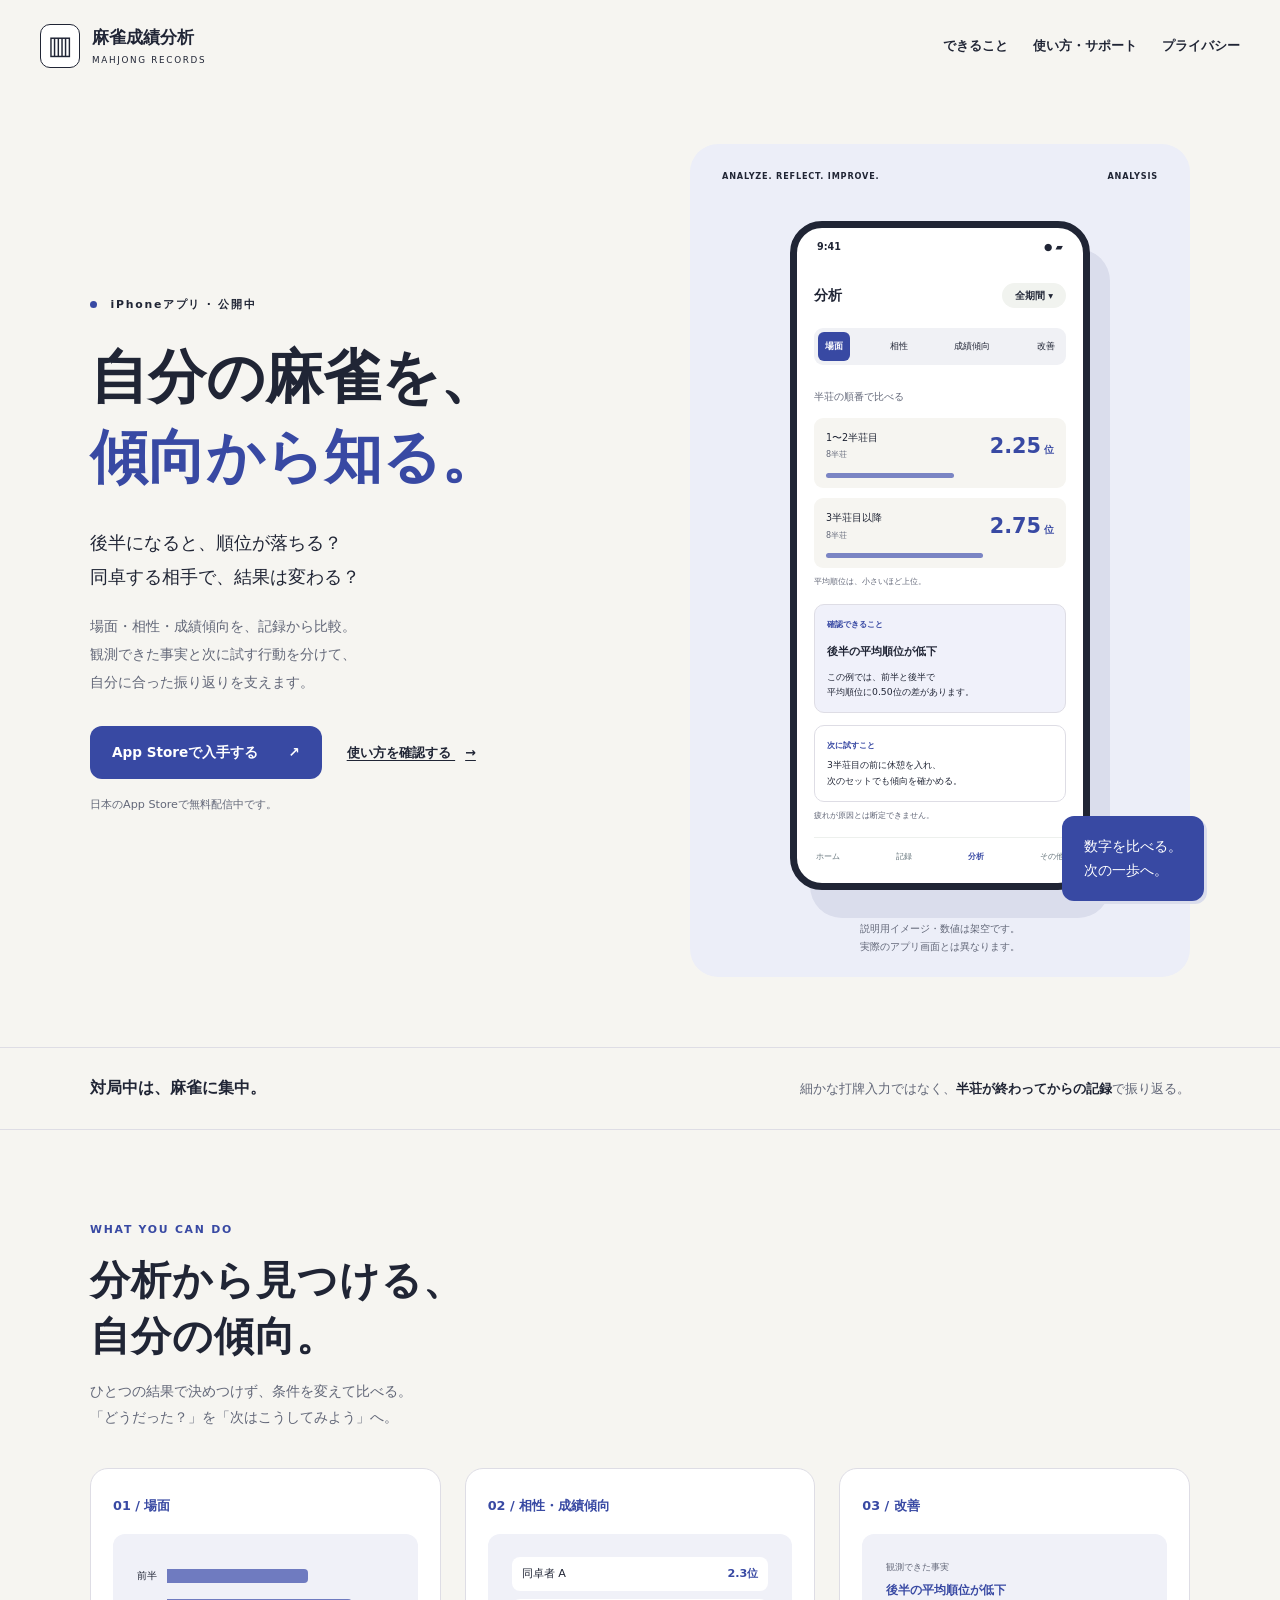
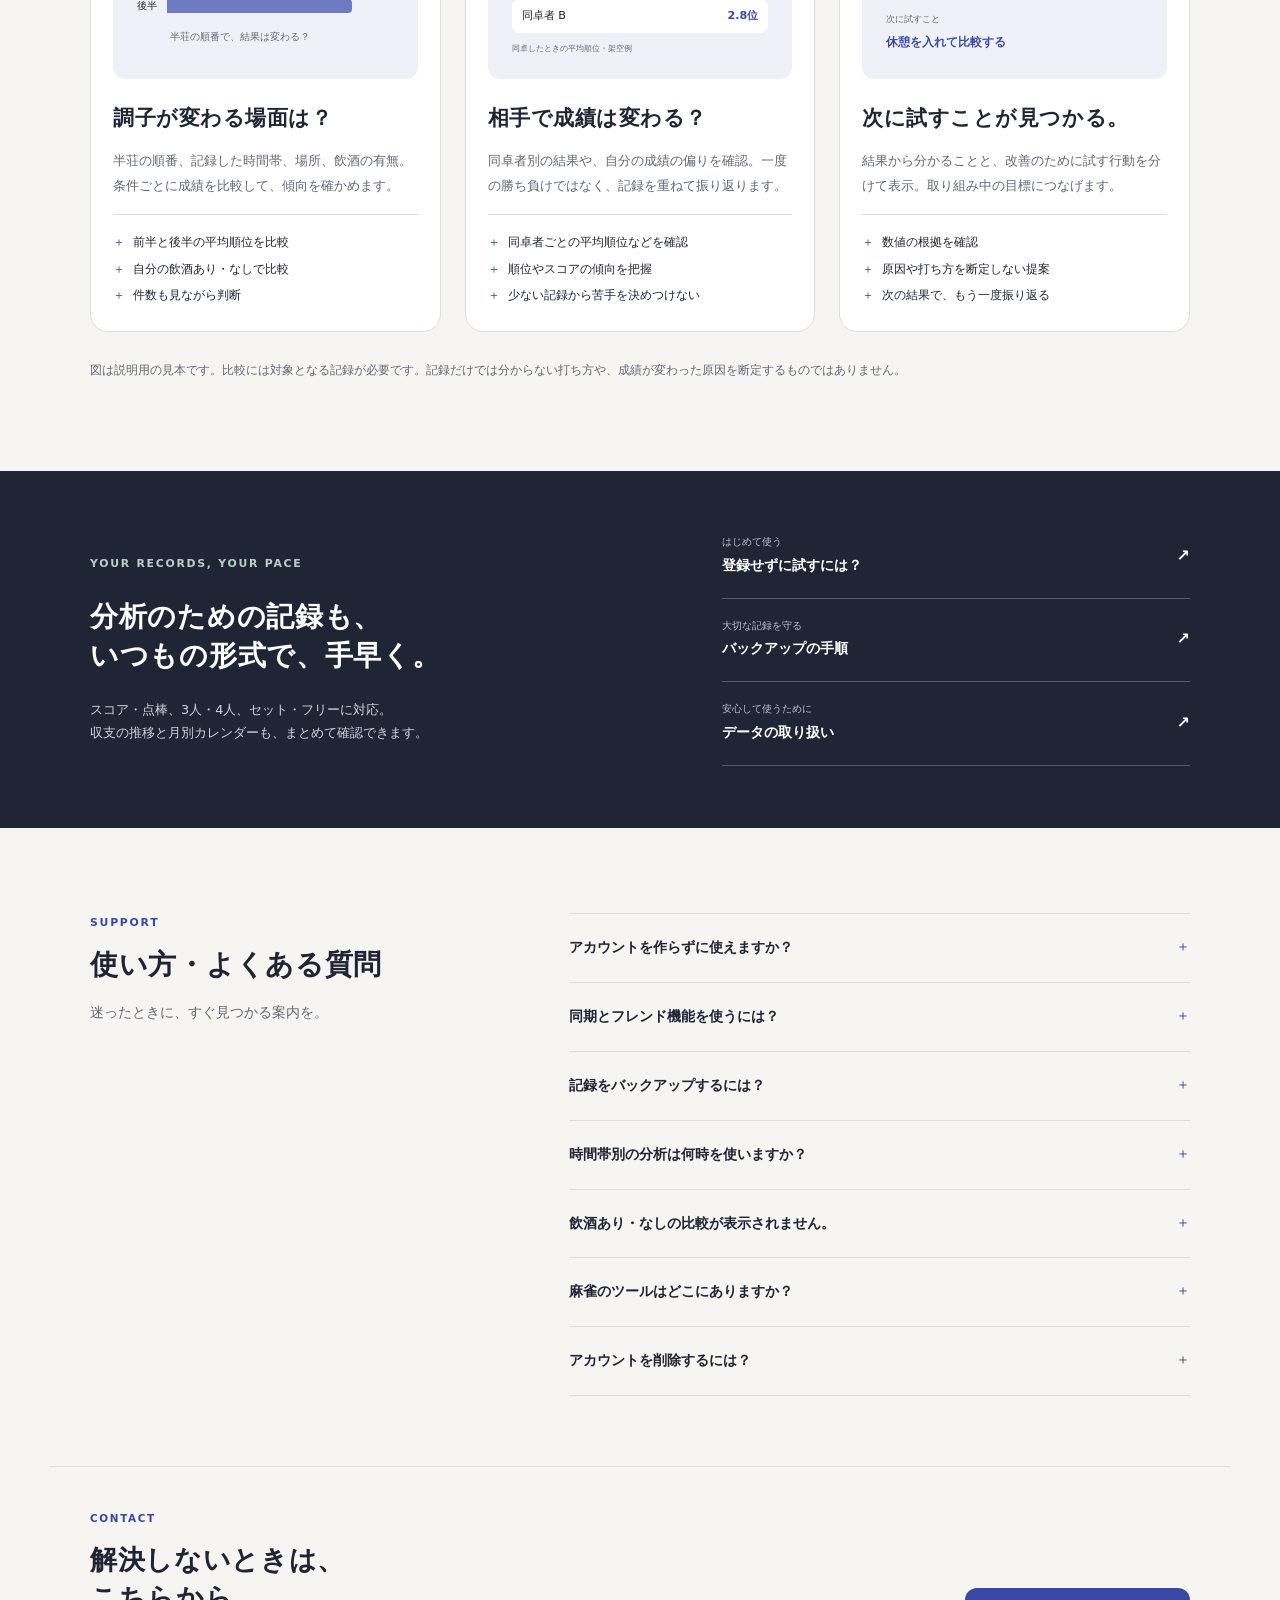
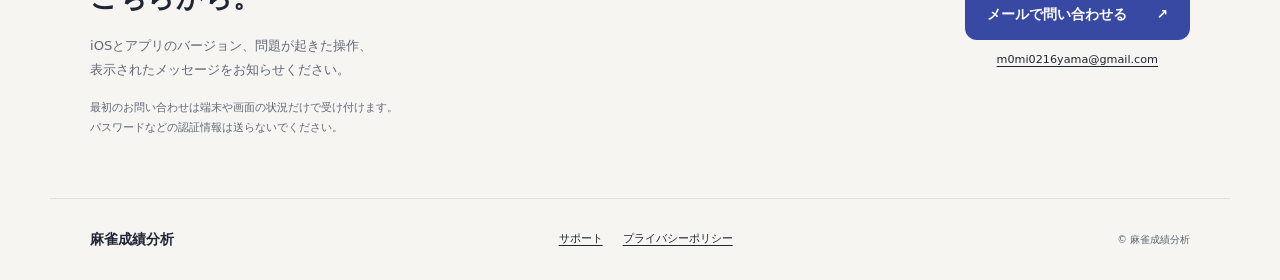
==== commit fb78fd50: "Link the public App Store release from the support site" ====
--- a/index.html
+++ b/index.html
@@ -11,7 +11,7 @@
 <header class="site-header"><a class="brand" href="index.html" aria-label="麻雀成績分析 ホーム"><span class="brand-symbol" aria-hidden="true">▥</span><span>麻雀成績分析<small>MAHJONG RECORDS</small></span></a><nav aria-label="メインナビゲーション"><a href="#features">できること</a><a href="#support">使い方・サポート</a><a href="privacy.html">プライバシー</a></nav></header>
 <main id="main">
 <section class="hero section-wrap">
-<div class="hero-copy"><p class="eyebrow"><span></span> iPhoneアプリ · 公開準備中</p><h1>自分の麻雀を、<br><span class="serif">傾向から知る。</span></h1><p class="lead">後半になると、順位が落ちる？<br>同卓する相手で、結果は変わる？</p><p class="hero-description">場面・相性・成績傾向を、記録から比較。<br>観測できた事実と次に試す行動を分けて、<br class="desktop-only">自分に合った振り返りを支えます。</p><div class="hero-actions"><a class="button primary" href="#features">分析でわかること <span aria-hidden="true">↗</span></a><a class="text-link" href="#support">使い方を確認する <span aria-hidden="true">→</span></a></div><p class="availability">App Storeでの一般公開に向けて準備しています。</p></div>
+<div class="hero-copy"><p class="eyebrow"><span></span> iPhoneアプリ · 公開中</p><h1>自分の麻雀を、<br><span class="serif">傾向から知る。</span></h1><p class="lead">後半になると、順位が落ちる？<br>同卓する相手で、結果は変わる？</p><p class="hero-description">場面・相性・成績傾向を、記録から比較。<br>観測できた事実と次に試す行動を分けて、<br class="desktop-only">自分に合った振り返りを支えます。</p><div class="hero-actions"><a class="button primary" href="https://apps.apple.com/jp/app/id6833831518">App Storeで入手する <span aria-hidden="true">↗</span></a><a class="text-link" href="#support">使い方を確認する <span aria-hidden="true">→</span></a></div><p class="availability">日本のApp Storeで無料配信中です。</p></div>
 <div class="hero-visual"><div class="visual-caption"><span>ANALYZE. REFLECT. IMPROVE.</span><span>ANALYSIS</span></div><div class="phone" aria-label="分析画面の説明用イメージ。数値は架空のサンプルです"><div class="phone-top"><span>9:41</span><span aria-hidden="true">● ▰</span></div><div class="phone-content"><div class="phone-heading"><span>分析</span><span class="small-pill">全期間 ▾</span></div><div class="analysis-tabs"><b>場面</b><span>相性</span><span>成績傾向</span><span>改善</span></div><p class="screen-label">半荘の順番で比べる</p><div class="analysis-comparison"><div><span>1〜2半荘目</span><strong>2.25<small>位</small></strong><em>8半荘</em><i style="--bar:56%"></i></div><div><span>3半荘目以降</span><strong>2.75<small>位</small></strong><em>8半荘</em><i style="--bar:69%"></i></div></div><p class="comparison-note">平均順位は、小さいほど上位。</p><div class="analysis-insight"><span>確認できること</span><strong>後半の平均順位が低下</strong><p>この例では、前半と後半で<br>平均順位に0.50位の差があります。</p></div><div class="analysis-action"><span>次に試すこと</span><p>3半荘目の前に休憩を入れ、<br>次のセットでも傾向を確かめる。</p></div><p class="causality-note">疲れが原因とは断定できません。</p><div class="mock-nav"><span>ホーム</span><span>記録</span><span class="active">分析</span><span>その他</span></div></div></div><p class="sample-note">説明用イメージ・数値は架空です。<br>実際のアプリ画面とは異なります。</p><span class="floating-label" aria-hidden="true">数字を比べる。<br>次の一歩へ。</span></div>
 </section>
 <section class="intro-strip"><div class="section-wrap"><span>対局中は、麻雀に集中。</span><p>細かな打牌入力ではなく、<strong>半荘が終わってからの記録</strong>で振り返る。</p></div></section>
